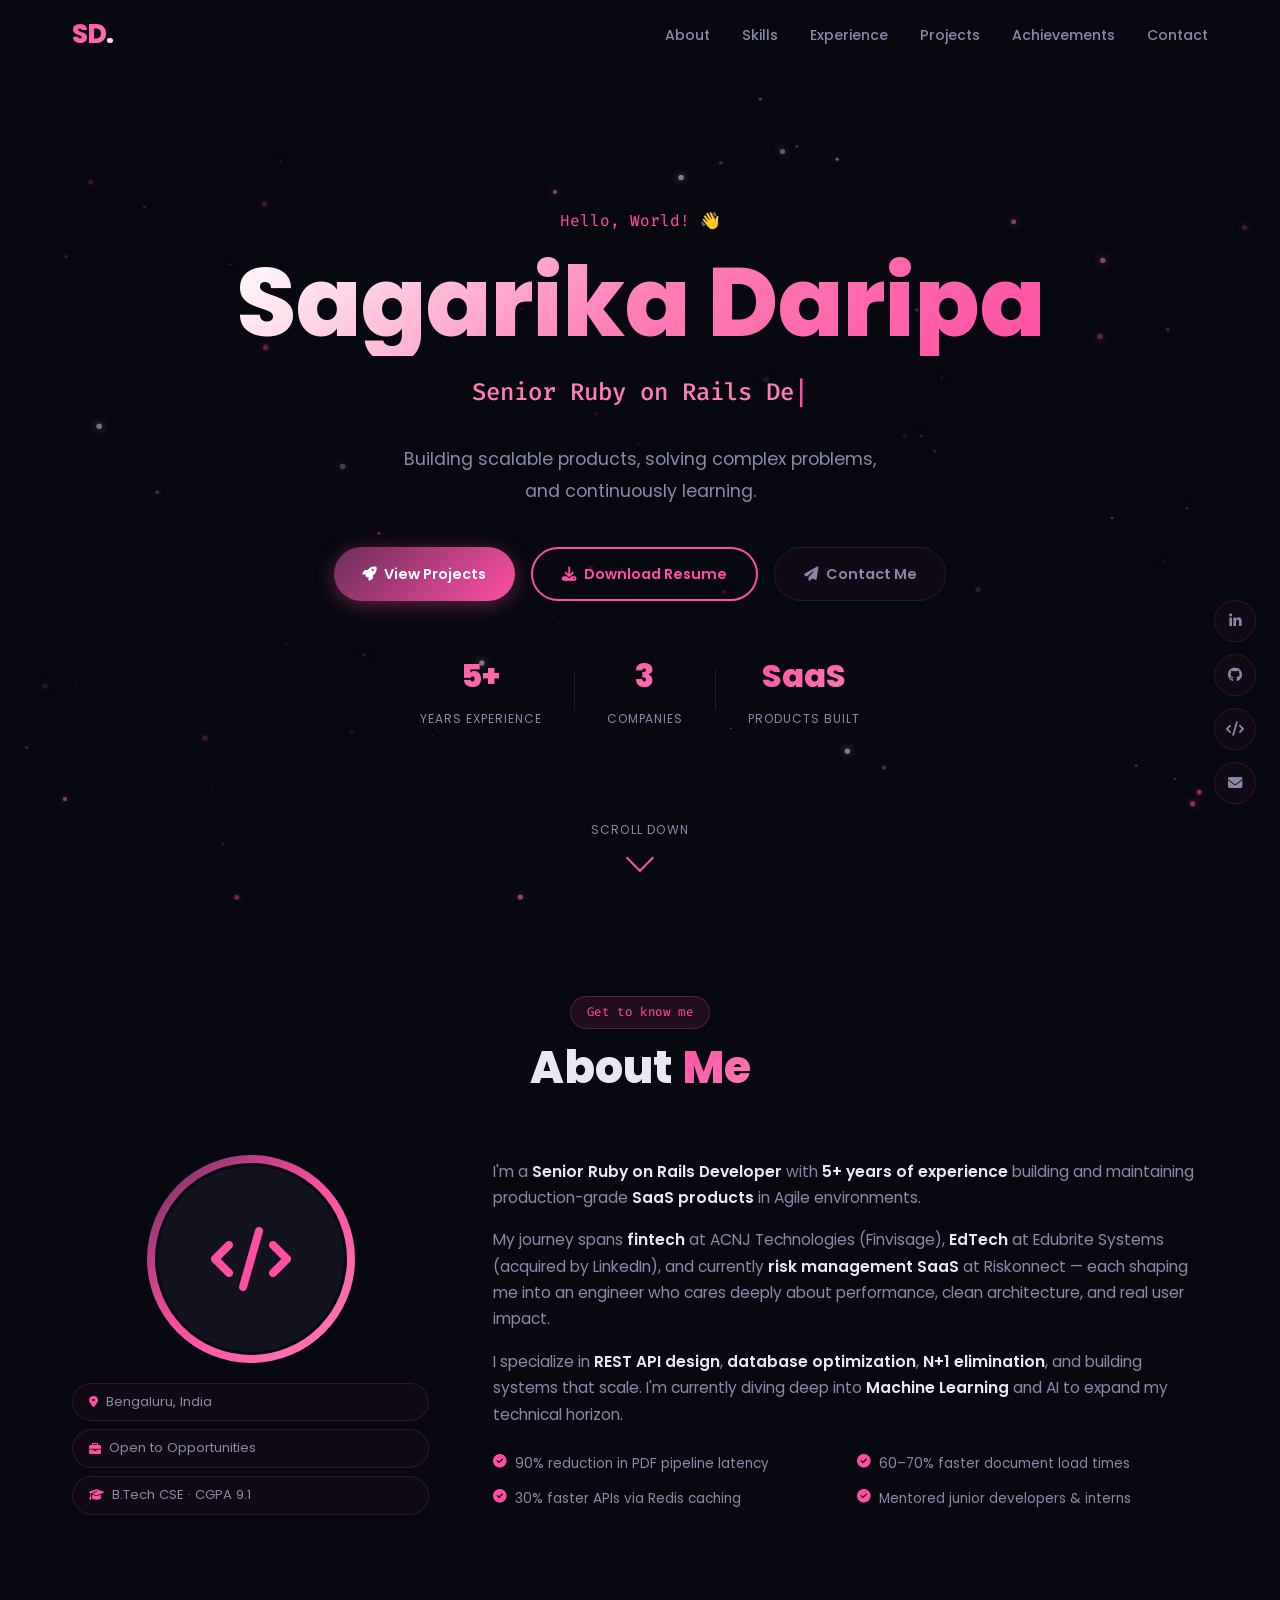
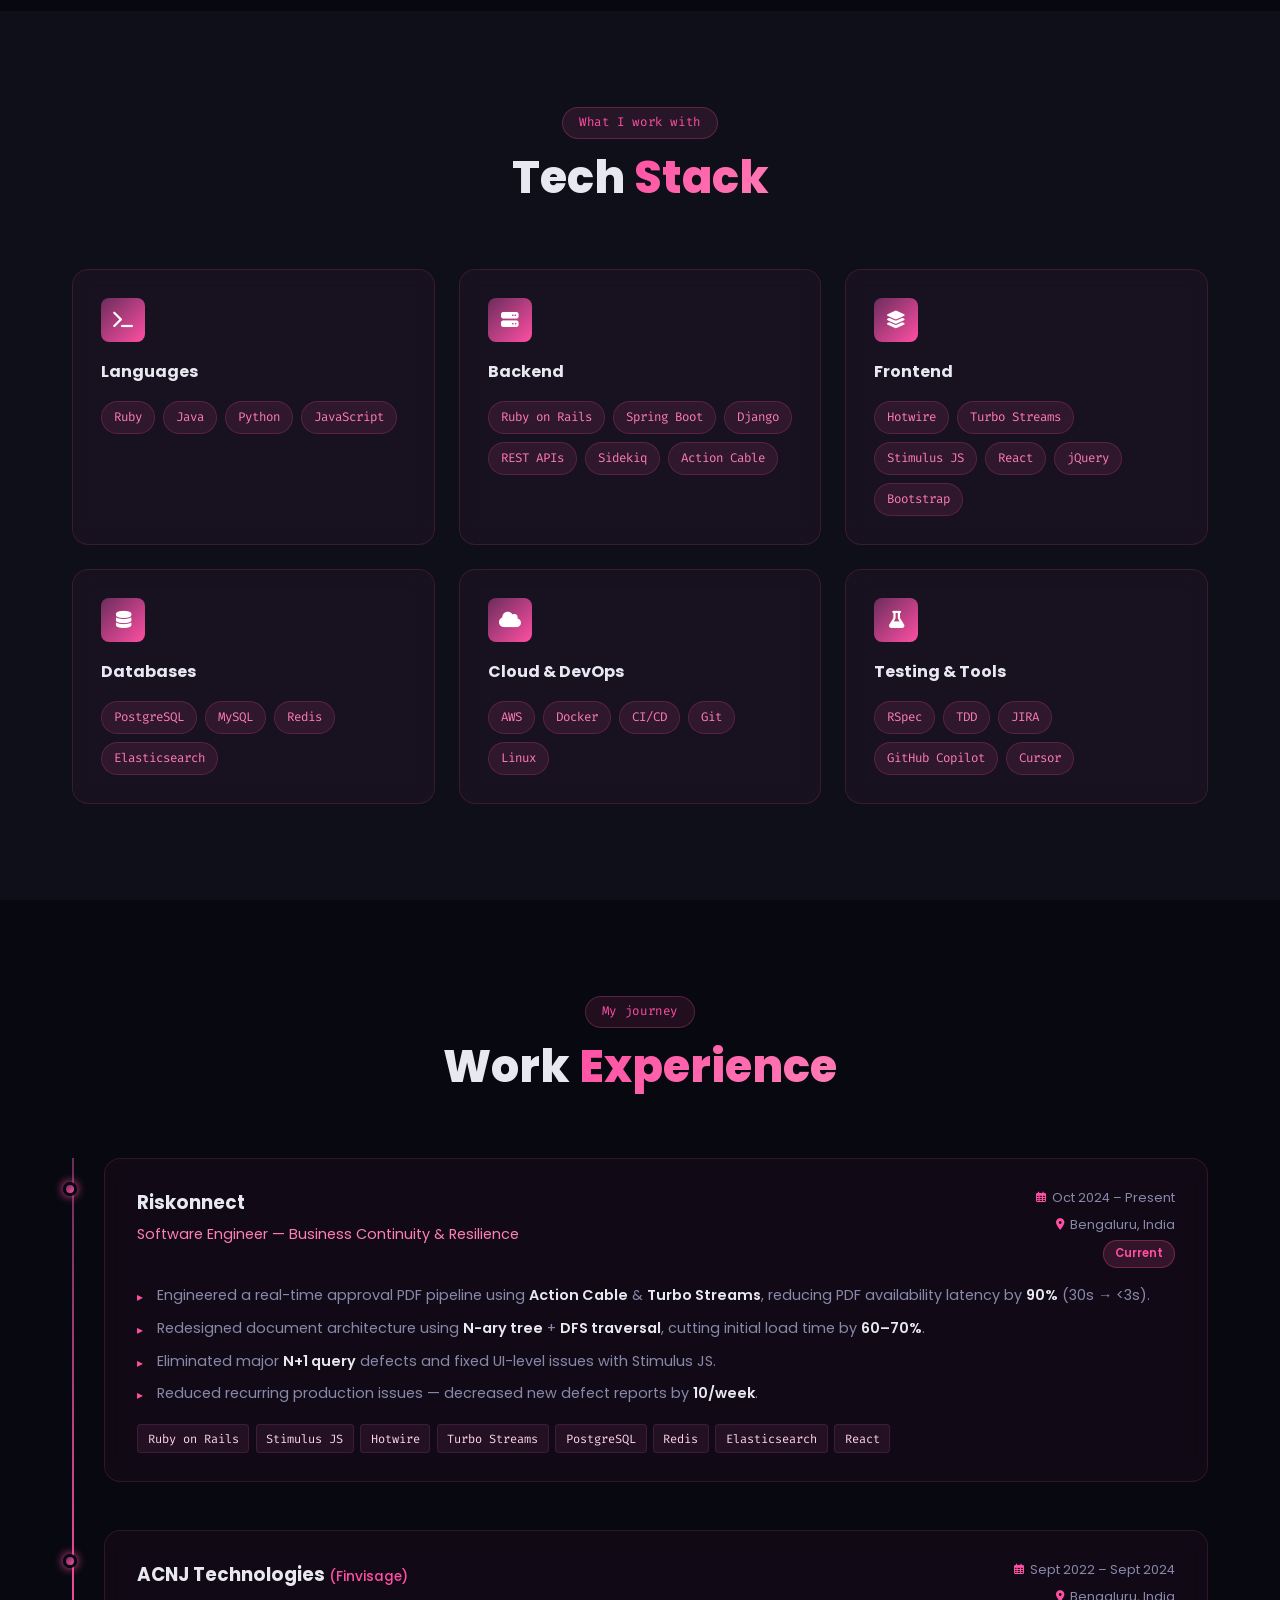
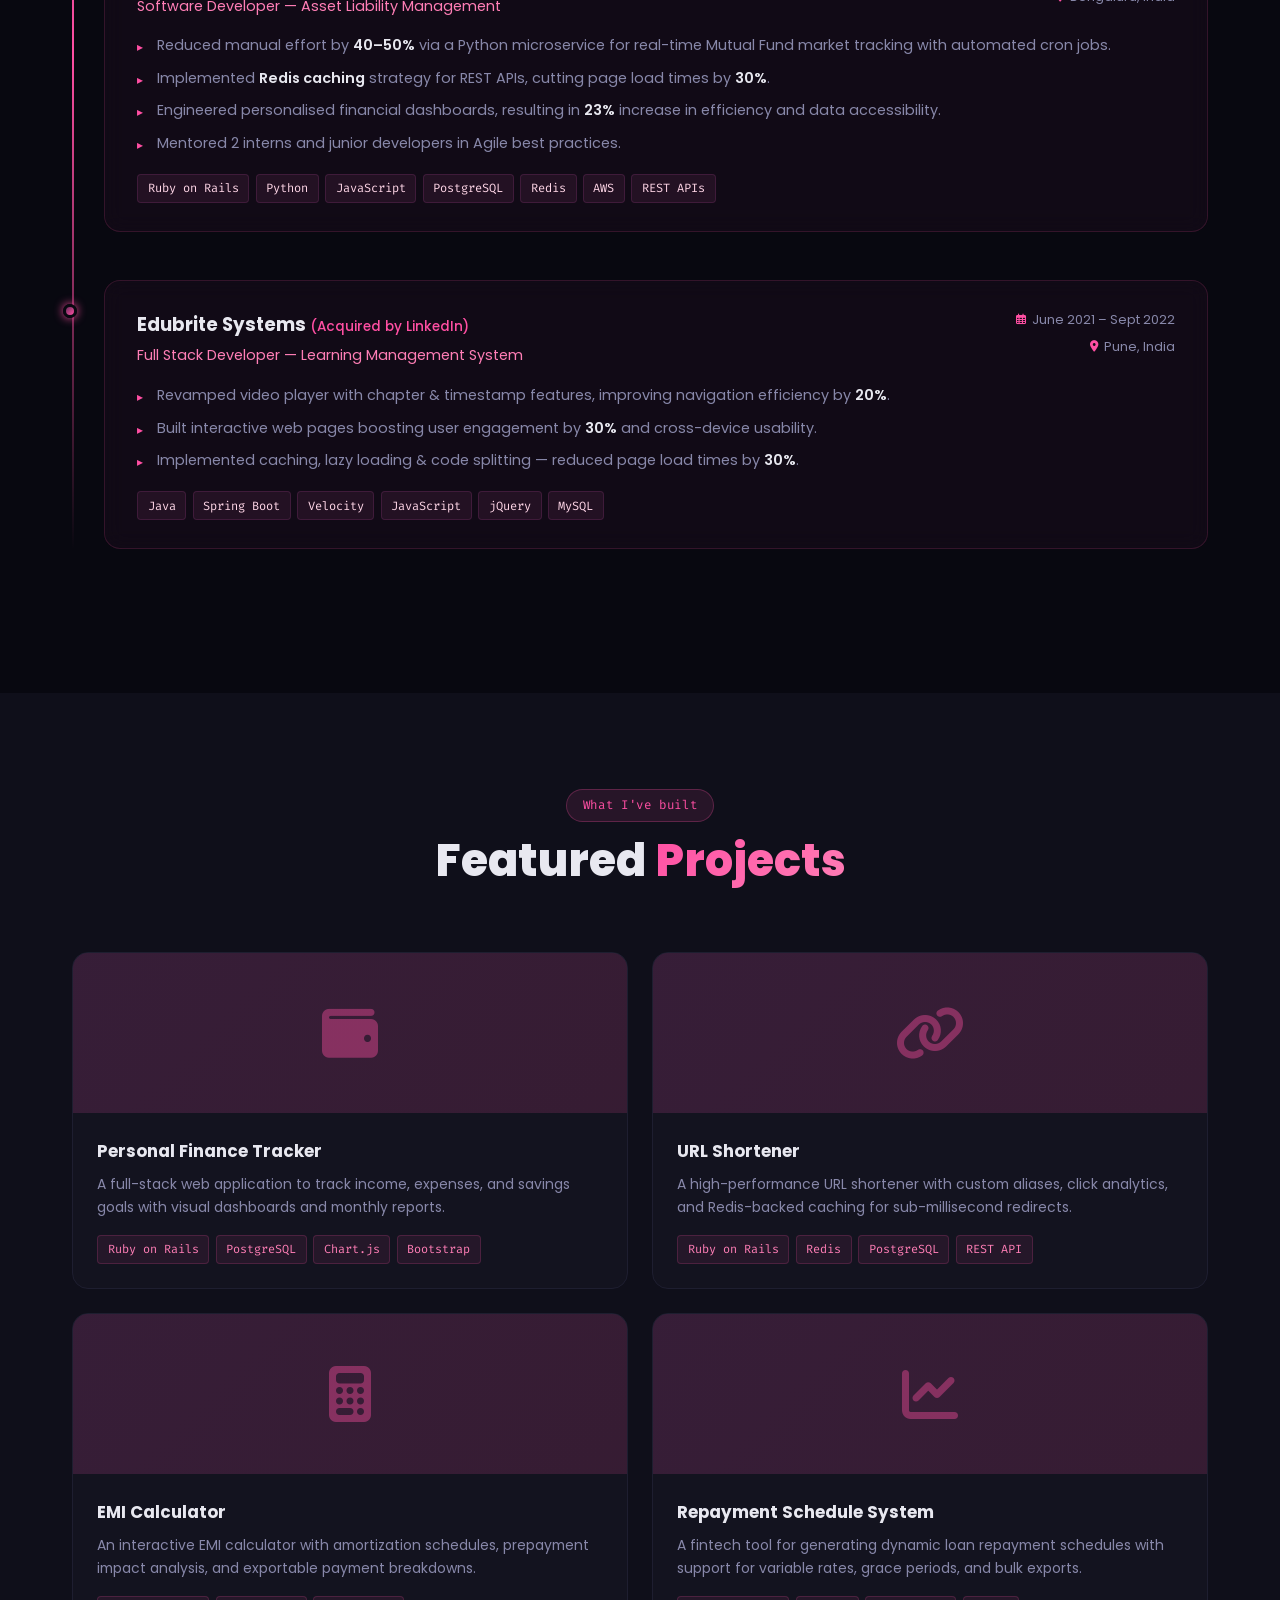
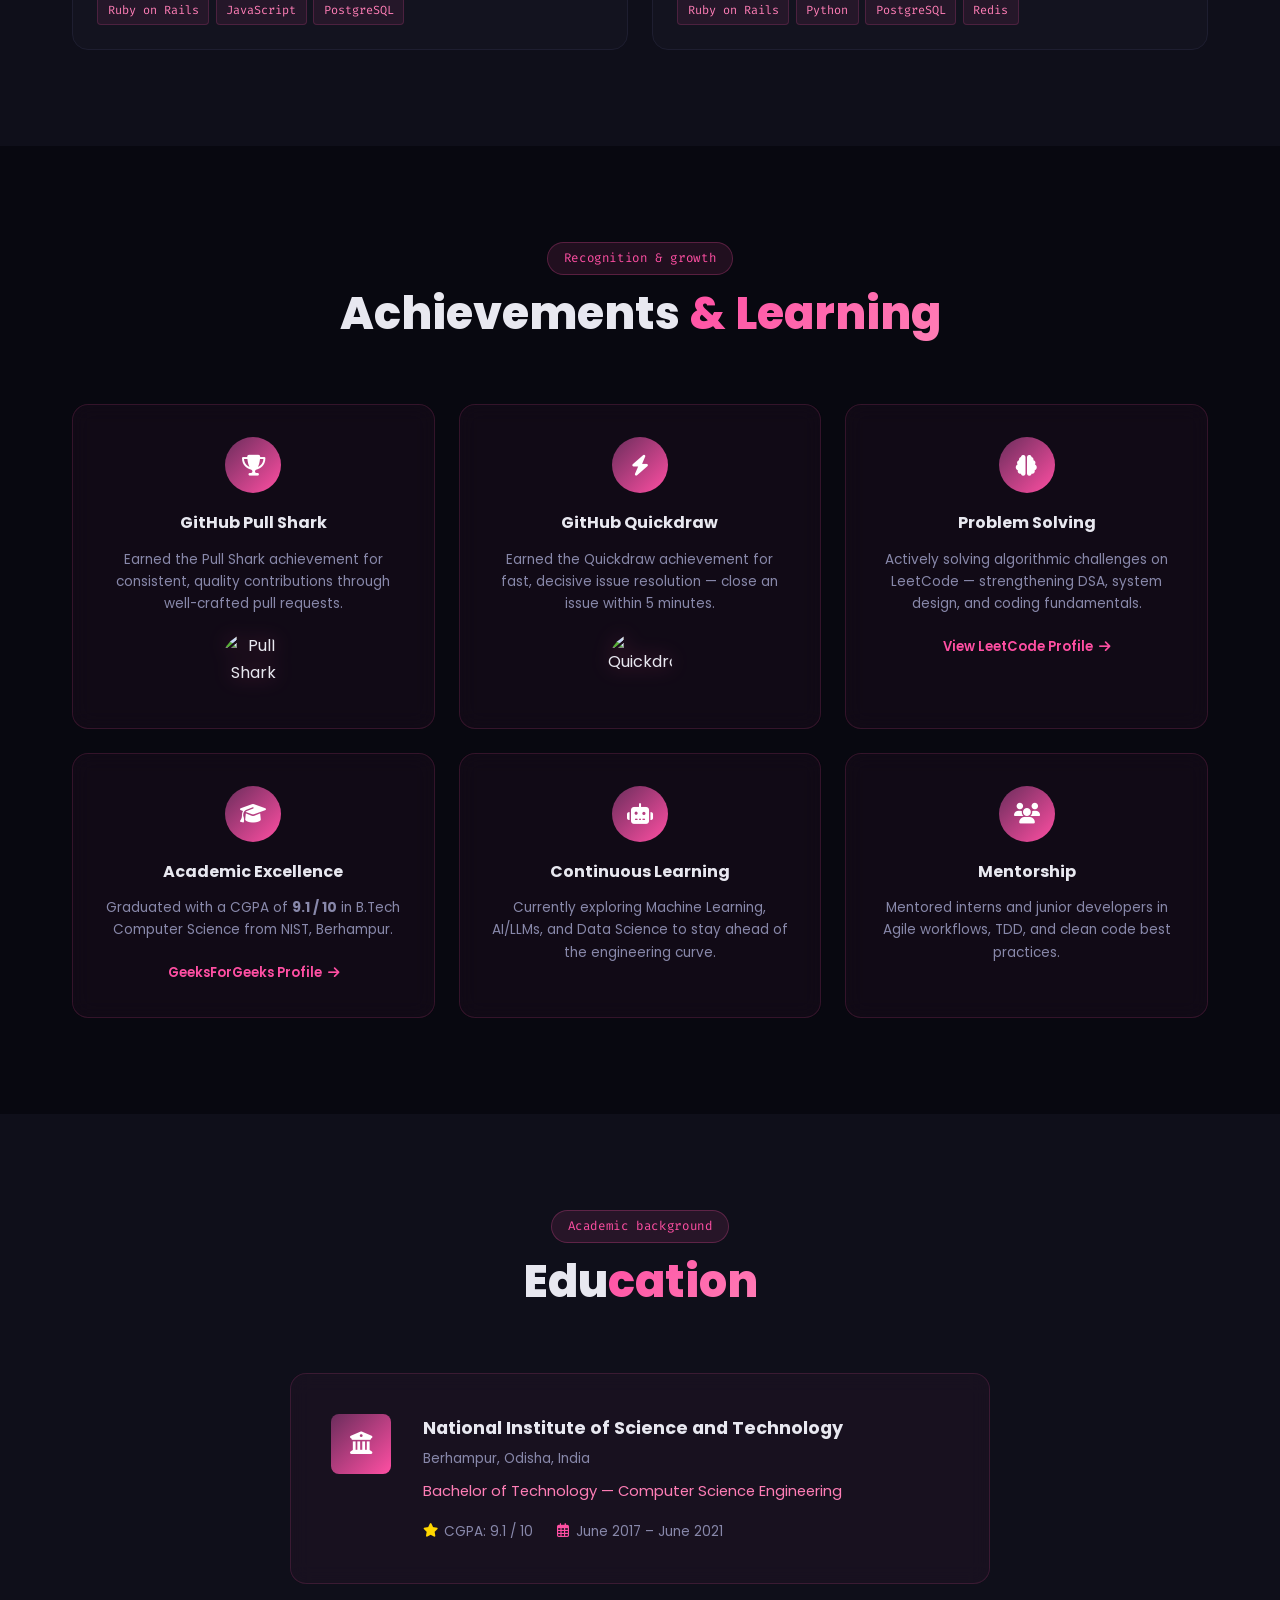
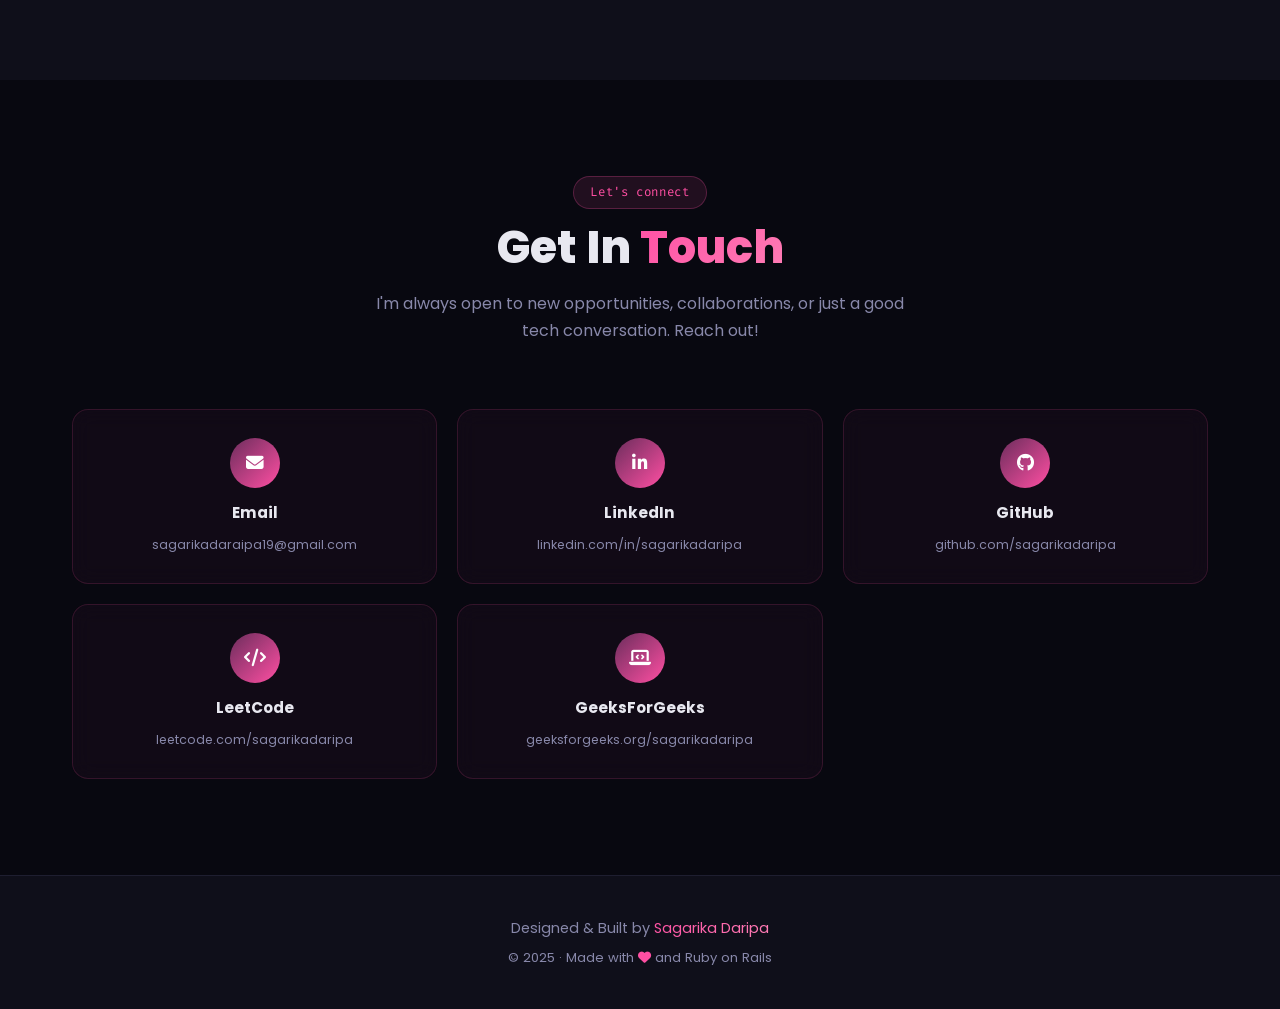
==== index.html @ 663dfb65 "Add premium portfolio website with pink glassmorphism theme - Hero with animated particle canvas and" ====
<!DOCTYPE html>
<html lang="en">
<head>
  <meta charset="UTF-8" />
  <meta name="viewport" content="width=device-width, initial-scale=1.0" />
  <meta name="description" content="Sagarika Daripa — Senior Ruby on Rails Developer & Software Engineer. 5+ years building scalable SaaS products." />
  <meta name="keywords" content="Sagarika Daripa, Software Engineer, Ruby on Rails Developer, Full Stack, Portfolio" />
  <meta property="og:title" content="Sagarika Daripa — Software Engineer" />
  <meta property="og:description" content="Senior Ruby on Rails Developer with 5+ years of experience building scalable SaaS products." />
  <title>Sagarika Daripa — Software Engineer</title>
  <link rel="preconnect" href="https://fonts.googleapis.com" />
  <link rel="preconnect" href="https://fonts.gstatic.com" crossorigin />
  <link href="https://fonts.googleapis.com/css2?family=Poppins:wght@300;400;500;600;700;800&family=Fira+Code:wght@400;500&display=swap" rel="stylesheet" />
  <link rel="stylesheet" href="https://cdnjs.cloudflare.com/ajax/libs/font-awesome/6.5.0/css/all.min.css" />
  <link rel="stylesheet" href="styles.css" />
</head>
<body>

  <!-- ── Scroll Progress Bar ── -->
  <div id="scroll-progress"></div>

  <!-- ── Navigation ── -->
  <nav id="navbar">
    <div class="nav-container">
      <a href="#hero" class="nav-logo">SD<span class="dot">.</span></a>
      <ul class="nav-links" id="nav-links">
        <li><a href="#about">About</a></li>
        <li><a href="#skills">Skills</a></li>
        <li><a href="#experience">Experience</a></li>
        <li><a href="#projects">Projects</a></li>
        <li><a href="#achievements">Achievements</a></li>
        <li><a href="#contact">Contact</a></li>
      </ul>
      <button class="hamburger" id="hamburger" aria-label="Toggle menu">
        <span></span><span></span><span></span>
      </button>
    </div>
  </nav>

  <!-- ── Floating Social Icons ── -->
  <div class="floating-social">
    <a href="https://linkedin.com/in/sagarikadaripa" target="_blank" title="LinkedIn"><i class="fab fa-linkedin-in"></i></a>
    <a href="https://github.com/sagarikadaripa" target="_blank" title="GitHub"><i class="fab fa-github"></i></a>
    <a href="https://leetcode.com/sagarikadaripa/" target="_blank" title="LeetCode"><i class="fas fa-code"></i></a>
    <a href="mailto:sagarikadaraipa19@gmail.com" title="Email"><i class="fas fa-envelope"></i></a>
  </div>

  <!-- ══════════════════════════════
       HERO
  ══════════════════════════════ -->
  <section id="hero">
    <canvas id="particle-canvas"></canvas>
    <div class="hero-content">
      <p class="hero-greeting">Hello, World! 👋</p>
      <h1 class="hero-name">Sagarika Daripa</h1>
      <div class="hero-title">
        <span class="typing-text" id="typing-text"></span><span class="cursor-blink">|</span>
      </div>
      <p class="hero-tagline">Building scalable products, solving complex problems,<br>and continuously learning.</p>
      <div class="hero-cta">
        <a href="#projects" class="btn btn-primary"><i class="fas fa-rocket"></i> View Projects</a>
        <a href="Sagarika_Daripa_Resume_Updated.html" target="_blank" class="btn btn-outline"><i class="fas fa-download"></i> Download Resume</a>
        <a href="#contact" class="btn btn-ghost"><i class="fas fa-paper-plane"></i> Contact Me</a>
      </div>
      <div class="hero-stats">
        <div class="stat"><span class="stat-num">5+</span><span class="stat-label">Years Experience</span></div>
        <div class="stat-divider"></div>
        <div class="stat"><span class="stat-num">3</span><span class="stat-label">Companies</span></div>
        <div class="stat-divider"></div>
        <div class="stat"><span class="stat-num">SaaS</span><span class="stat-label">Products Built</span></div>
      </div>
    </div>
    <div class="hero-scroll-hint">
      <span>Scroll Down</span>
      <div class="scroll-arrow"></div>
    </div>
  </section>

  <!-- ══════════════════════════════
       ABOUT
  ══════════════════════════════ -->
  <section id="about" class="section">
    <div class="container">
      <div class="section-header reveal">
        <span class="section-tag">Get to know me</span>
        <h2 class="section-title">About <span class="highlight">Me</span></h2>
      </div>
      <div class="about-grid">
        <div class="about-visual reveal">
          <div class="about-avatar-wrap">
            <div class="avatar-ring"></div>
            <div class="avatar-placeholder">
              <i class="fas fa-code"></i>
            </div>
          </div>
          <div class="about-badges">
            <div class="badge-chip"><i class="fas fa-map-marker-alt"></i> Bengaluru, India</div>
            <div class="badge-chip"><i class="fas fa-briefcase"></i> Open to Opportunities</div>
            <div class="badge-chip"><i class="fas fa-graduation-cap"></i> B.Tech CSE · CGPA 9.1</div>
          </div>
        </div>
        <div class="about-text reveal">
          <p>
            I'm a <strong>Senior Ruby on Rails Developer</strong> with <strong>5+ years of experience</strong> building and maintaining production-grade <strong>SaaS products</strong> in Agile environments.
          </p>
          <p>
            My journey spans <strong>fintech</strong> at ACNJ Technologies (Finvisage), <strong>EdTech</strong> at Edubrite Systems (acquired by LinkedIn), and currently <strong>risk management SaaS</strong> at Riskonnect — each shaping me into an engineer who cares deeply about performance, clean architecture, and real user impact.
          </p>
          <p>
            I specialize in <strong>REST API design</strong>, <strong>database optimization</strong>, <strong>N+1 elimination</strong>, and building systems that scale. I'm currently diving deep into <strong>Machine Learning</strong> and AI to expand my technical horizon.
          </p>
          <div class="about-highlights">
            <div class="highlight-item"><i class="fas fa-check-circle"></i> 90% reduction in PDF pipeline latency</div>
            <div class="highlight-item"><i class="fas fa-check-circle"></i> 60–70% faster document load times</div>
            <div class="highlight-item"><i class="fas fa-check-circle"></i> 30% faster APIs via Redis caching</div>
            <div class="highlight-item"><i class="fas fa-check-circle"></i> Mentored junior developers & interns</div>
          </div>
        </div>
      </div>
    </div>
  </section>

  <!-- ══════════════════════════════
       SKILLS
  ══════════════════════════════ -->
  <section id="skills" class="section section-alt">
    <div class="container">
      <div class="section-header reveal">
        <span class="section-tag">What I work with</span>
        <h2 class="section-title">Tech <span class="highlight">Stack</span></h2>
      </div>
      <div class="skills-grid">

        <div class="skill-card reveal">
          <div class="skill-card-icon"><i class="fas fa-terminal"></i></div>
          <h3>Languages</h3>
          <div class="skill-tags">
            <span class="tag">Ruby</span>
            <span class="tag">Java</span>
            <span class="tag">Python</span>
            <span class="tag">JavaScript</span>
          </div>
        </div>

        <div class="skill-card reveal">
          <div class="skill-card-icon"><i class="fas fa-server"></i></div>
          <h3>Backend</h3>
          <div class="skill-tags">
            <span class="tag">Ruby on Rails</span>
            <span class="tag">Spring Boot</span>
            <span class="tag">Django</span>
            <span class="tag">REST APIs</span>
            <span class="tag">Sidekiq</span>
            <span class="tag">Action Cable</span>
          </div>
        </div>

        <div class="skill-card reveal">
          <div class="skill-card-icon"><i class="fas fa-layer-group"></i></div>
          <h3>Frontend</h3>
          <div class="skill-tags">
            <span class="tag">Hotwire</span>
            <span class="tag">Turbo Streams</span>
            <span class="tag">Stimulus JS</span>
            <span class="tag">React</span>
            <span class="tag">jQuery</span>
            <span class="tag">Bootstrap</span>
          </div>
        </div>

        <div class="skill-card reveal">
          <div class="skill-card-icon"><i class="fas fa-database"></i></div>
          <h3>Databases</h3>
          <div class="skill-tags">
            <span class="tag">PostgreSQL</span>
            <span class="tag">MySQL</span>
            <span class="tag">Redis</span>
            <span class="tag">Elasticsearch</span>
          </div>
        </div>

        <div class="skill-card reveal">
          <div class="skill-card-icon"><i class="fas fa-cloud"></i></div>
          <h3>Cloud & DevOps</h3>
          <div class="skill-tags">
            <span class="tag">AWS</span>
            <span class="tag">Docker</span>
            <span class="tag">CI/CD</span>
            <span class="tag">Git</span>
            <span class="tag">Linux</span>
          </div>
        </div>

        <div class="skill-card reveal">
          <div class="skill-card-icon"><i class="fas fa-flask"></i></div>
          <h3>Testing & Tools</h3>
          <div class="skill-tags">
            <span class="tag">RSpec</span>
            <span class="tag">TDD</span>
            <span class="tag">JIRA</span>
            <span class="tag">GitHub Copilot</span>
            <span class="tag">Cursor</span>
          </div>
        </div>

      </div>
    </div>
  </section>

  <!-- ══════════════════════════════
       EXPERIENCE
  ══════════════════════════════ -->
  <section id="experience" class="section">
    <div class="container">
      <div class="section-header reveal">
        <span class="section-tag">My journey</span>
        <h2 class="section-title">Work <span class="highlight">Experience</span></h2>
      </div>
      <div class="timeline">

        <!-- Riskonnect -->
        <div class="timeline-item reveal">
          <div class="timeline-dot"></div>
          <div class="timeline-card">
            <div class="timeline-header">
              <div>
                <h3 class="timeline-company">Riskonnect</h3>
                <p class="timeline-role">Software Engineer — Business Continuity & Resilience</p>
              </div>
              <div class="timeline-meta">
                <span class="timeline-date"><i class="far fa-calendar-alt"></i> Oct 2024 – Present</span>
                <span class="timeline-location"><i class="fas fa-map-marker-alt"></i> Bengaluru, India</span>
                <span class="timeline-badge current">Current</span>
              </div>
            </div>
            <ul class="timeline-bullets">
              <li>Engineered a real-time approval PDF pipeline using <strong>Action Cable</strong> & <strong>Turbo Streams</strong>, reducing PDF availability latency by <strong class="highlight-num">90%</strong> (30s → &lt;3s).</li>
              <li>Redesigned document architecture using <strong>N-ary tree</strong> + <strong>DFS traversal</strong>, cutting initial load time by <strong class="highlight-num">60–70%</strong>.</li>
              <li>Eliminated major <strong>N+1 query</strong> defects and fixed UI-level issues with Stimulus JS.</li>
              <li>Reduced recurring production issues — decreased new defect reports by <strong class="highlight-num">10/week</strong>.</li>
            </ul>
            <div class="timeline-stack">
              <span>Ruby on Rails</span><span>Stimulus JS</span><span>Hotwire</span><span>Turbo Streams</span><span>PostgreSQL</span><span>Redis</span><span>Elasticsearch</span><span>React</span>
            </div>
          </div>
        </div>

        <!-- ACNJ / Finvisage -->
        <div class="timeline-item reveal">
          <div class="timeline-dot"></div>
          <div class="timeline-card">
            <div class="timeline-header">
              <div>
                <h3 class="timeline-company">ACNJ Technologies <span class="company-sub">(Finvisage)</span></h3>
                <p class="timeline-role">Software Developer — Asset Liability Management</p>
              </div>
              <div class="timeline-meta">
                <span class="timeline-date"><i class="far fa-calendar-alt"></i> Sept 2022 – Sept 2024</span>
                <span class="timeline-location"><i class="fas fa-map-marker-alt"></i> Bengaluru, India</span>
              </div>
            </div>
            <ul class="timeline-bullets">
              <li>Reduced manual effort by <strong class="highlight-num">40–50%</strong> via a Python microservice for real-time Mutual Fund market tracking with automated cron jobs.</li>
              <li>Implemented <strong>Redis caching</strong> strategy for REST APIs, cutting page load times by <strong class="highlight-num">30%</strong>.</li>
              <li>Engineered personalised financial dashboards, resulting in <strong class="highlight-num">23%</strong> increase in efficiency and data accessibility.</li>
              <li>Mentored 2 interns and junior developers in Agile best practices.</li>
            </ul>
            <div class="timeline-stack">
              <span>Ruby on Rails</span><span>Python</span><span>JavaScript</span><span>PostgreSQL</span><span>Redis</span><span>AWS</span><span>REST APIs</span>
            </div>
          </div>
        </div>

        <!-- Edubrite -->
        <div class="timeline-item reveal">
          <div class="timeline-dot"></div>
          <div class="timeline-card">
            <div class="timeline-header">
              <div>
                <h3 class="timeline-company">Edubrite Systems <span class="company-sub">(Acquired by LinkedIn)</span></h3>
                <p class="timeline-role">Full Stack Developer — Learning Management System</p>
              </div>
              <div class="timeline-meta">
                <span class="timeline-date"><i class="far fa-calendar-alt"></i> June 2021 – Sept 2022</span>
                <span class="timeline-location"><i class="fas fa-map-marker-alt"></i> Pune, India</span>
              </div>
            </div>
            <ul class="timeline-bullets">
              <li>Revamped video player with chapter & timestamp features, improving navigation efficiency by <strong class="highlight-num">20%</strong>.</li>
              <li>Built interactive web pages boosting user engagement by <strong class="highlight-num">30%</strong> and cross-device usability.</li>
              <li>Implemented caching, lazy loading & code splitting — reduced page load times by <strong class="highlight-num">30%</strong>.</li>
            </ul>
            <div class="timeline-stack">
              <span>Java</span><span>Spring Boot</span><span>Velocity</span><span>JavaScript</span><span>jQuery</span><span>MySQL</span>
            </div>
          </div>
        </div>

      </div>
    </div>
  </section>

  <!-- ══════════════════════════════
       PROJECTS
  ══════════════════════════════ -->
  <section id="projects" class="section section-alt">
    <div class="container">
      <div class="section-header reveal">
        <span class="section-tag">What I've built</span>
        <h2 class="section-title">Featured <span class="highlight">Projects</span></h2>
      </div>
      <div class="projects-grid">

        <div class="project-card reveal">
          <div class="project-image">
            <div class="project-img-placeholder">
              <i class="fas fa-wallet"></i>
            </div>
            <div class="project-overlay">
              <a href="https://github.com/sagarikadaripa" target="_blank" class="overlay-btn"><i class="fab fa-github"></i> Code</a>
            </div>
          </div>
          <div class="project-content">
            <h3>Personal Finance Tracker</h3>
            <p>A full-stack web application to track income, expenses, and savings goals with visual dashboards and monthly reports.</p>
            <div class="project-stack">
              <span>Ruby on Rails</span><span>PostgreSQL</span><span>Chart.js</span><span>Bootstrap</span>
            </div>
          </div>
        </div>

        <div class="project-card reveal">
          <div class="project-image">
            <div class="project-img-placeholder">
              <i class="fas fa-link"></i>
            </div>
            <div class="project-overlay">
              <a href="https://github.com/sagarikadaripa" target="_blank" class="overlay-btn"><i class="fab fa-github"></i> Code</a>
            </div>
          </div>
          <div class="project-content">
            <h3>URL Shortener</h3>
            <p>A high-performance URL shortener with custom aliases, click analytics, and Redis-backed caching for sub-millisecond redirects.</p>
            <div class="project-stack">
              <span>Ruby on Rails</span><span>Redis</span><span>PostgreSQL</span><span>REST API</span>
            </div>
          </div>
        </div>

        <div class="project-card reveal">
          <div class="project-image">
            <div class="project-img-placeholder">
              <i class="fas fa-calculator"></i>
            </div>
            <div class="project-overlay">
              <a href="https://github.com/sagarikadaripa" target="_blank" class="overlay-btn"><i class="fab fa-github"></i> Code</a>
            </div>
          </div>
          <div class="project-content">
            <h3>EMI Calculator</h3>
            <p>An interactive EMI calculator with amortization schedules, prepayment impact analysis, and exportable payment breakdowns.</p>
            <div class="project-stack">
              <span>Ruby on Rails</span><span>JavaScript</span><span>PostgreSQL</span>
            </div>
          </div>
        </div>

        <div class="project-card reveal">
          <div class="project-image">
            <div class="project-img-placeholder">
              <i class="fas fa-chart-line"></i>
            </div>
            <div class="project-overlay">
              <a href="https://github.com/sagarikadaripa" target="_blank" class="overlay-btn"><i class="fab fa-github"></i> Code</a>
            </div>
          </div>
          <div class="project-content">
            <h3>Repayment Schedule System</h3>
            <p>A fintech tool for generating dynamic loan repayment schedules with support for variable rates, grace periods, and bulk exports.</p>
            <div class="project-stack">
              <span>Ruby on Rails</span><span>Python</span><span>PostgreSQL</span><span>Redis</span>
            </div>
          </div>
        </div>

      </div>
    </div>
  </section>

  <!-- ══════════════════════════════
       ACHIEVEMENTS
  ══════════════════════════════ -->
  <section id="achievements" class="section">
    <div class="container">
      <div class="section-header reveal">
        <span class="section-tag">Recognition & growth</span>
        <h2 class="section-title">Achievements <span class="highlight">&amp; Learning</span></h2>
      </div>
      <div class="achievements-grid">

        <div class="achievement-card reveal">
          <div class="achievement-icon"><i class="fas fa-trophy"></i></div>
          <h3>GitHub Pull Shark</h3>
          <p>Earned the Pull Shark achievement for consistent, quality contributions through well-crafted pull requests.</p>
          <img src="https://github.githubassets.com/images/modules/profile/achievements/pull-shark-default.png" alt="Pull Shark" class="achievement-badge-img" />
        </div>

        <div class="achievement-card reveal">
          <div class="achievement-icon"><i class="fas fa-bolt"></i></div>
          <h3>GitHub Quickdraw</h3>
          <p>Earned the Quickdraw achievement for fast, decisive issue resolution — close an issue within 5 minutes.</p>
          <img src="https://github.githubassets.com/images/modules/profile/achievements/quickdraw-default.png" alt="Quickdraw" class="achievement-badge-img" />
        </div>

        <div class="achievement-card reveal">
          <div class="achievement-icon"><i class="fas fa-brain"></i></div>
          <h3>Problem Solving</h3>
          <p>Actively solving algorithmic challenges on LeetCode — strengthening DSA, system design, and coding fundamentals.</p>
          <a href="https://leetcode.com/sagarikadaripa/" target="_blank" class="achievement-link">View LeetCode Profile <i class="fas fa-arrow-right"></i></a>
        </div>

        <div class="achievement-card reveal">
          <div class="achievement-icon"><i class="fas fa-graduation-cap"></i></div>
          <h3>Academic Excellence</h3>
          <p>Graduated with a CGPA of <strong>9.1 / 10</strong> in B.Tech Computer Science from NIST, Berhampur.</p>
          <a href="https://www.geeksforgeeks.org/user/sagarikadaripa/" target="_blank" class="achievement-link">GeeksForGeeks Profile <i class="fas fa-arrow-right"></i></a>
        </div>

        <div class="achievement-card reveal">
          <div class="achievement-icon"><i class="fas fa-robot"></i></div>
          <h3>Continuous Learning</h3>
          <p>Currently exploring Machine Learning, AI/LLMs, and Data Science to stay ahead of the engineering curve.</p>
        </div>

        <div class="achievement-card reveal">
          <div class="achievement-icon"><i class="fas fa-users"></i></div>
          <h3>Mentorship</h3>
          <p>Mentored interns and junior developers in Agile workflows, TDD, and clean code best practices.</p>
        </div>

      </div>
    </div>
  </section>

  <!-- ══════════════════════════════
       EDUCATION
  ══════════════════════════════ -->
  <section id="education" class="section section-alt">
    <div class="container">
      <div class="section-header reveal">
        <span class="section-tag">Academic background</span>
        <h2 class="section-title">Edu<span class="highlight">cation</span></h2>
      </div>
      <div class="edu-card reveal">
        <div class="edu-icon"><i class="fas fa-university"></i></div>
        <div class="edu-content">
          <h3>National Institute of Science and Technology</h3>
          <p class="edu-sub">Berhampur, Odisha, India</p>
          <p class="edu-degree">Bachelor of Technology — Computer Science Engineering</p>
          <div class="edu-meta">
            <span class="edu-cgpa"><i class="fas fa-star"></i> CGPA: 9.1 / 10</span>
            <span class="edu-years"><i class="far fa-calendar-alt"></i> June 2017 – June 2021</span>
          </div>
        </div>
      </div>
    </div>
  </section>

  <!-- ══════════════════════════════
       CONTACT
  ══════════════════════════════ -->
  <section id="contact" class="section">
    <div class="container">
      <div class="section-header reveal">
        <span class="section-tag">Let's connect</span>
        <h2 class="section-title">Get In <span class="highlight">Touch</span></h2>
        <p class="section-subtitle">I'm always open to new opportunities, collaborations, or just a good tech conversation. Reach out!</p>
      </div>
      <div class="contact-grid">
        <a href="mailto:sagarikadaraipa19@gmail.com" class="contact-card reveal">
          <div class="contact-icon"><i class="fas fa-envelope"></i></div>
          <h3>Email</h3>
          <p>sagarikadaraipa19@gmail.com</p>
        </a>
        <a href="https://linkedin.com/in/sagarikadaripa" target="_blank" class="contact-card reveal">
          <div class="contact-icon"><i class="fab fa-linkedin-in"></i></div>
          <h3>LinkedIn</h3>
          <p>linkedin.com/in/sagarikadaripa</p>
        </a>
        <a href="https://github.com/sagarikadaripa" target="_blank" class="contact-card reveal">
          <div class="contact-icon"><i class="fab fa-github"></i></div>
          <h3>GitHub</h3>
          <p>github.com/sagarikadaripa</p>
        </a>
        <a href="https://leetcode.com/sagarikadaripa/" target="_blank" class="contact-card reveal">
          <div class="contact-icon"><i class="fas fa-code"></i></div>
          <h3>LeetCode</h3>
          <p>leetcode.com/sagarikadaripa</p>
        </a>
        <a href="https://www.geeksforgeeks.org/user/sagarikadaripa/" target="_blank" class="contact-card reveal">
          <div class="contact-icon"><i class="fas fa-laptop-code"></i></div>
          <h3>GeeksForGeeks</h3>
          <p>geeksforgeeks.org/sagarikadaripa</p>
        </a>
      </div>
    </div>
  </section>

  <!-- ── Footer ── -->
  <footer>
    <div class="container">
      <p>Designed & Built by <span class="highlight">Sagarika Daripa</span></p>
      <p class="footer-sub">© 2025 · Made with <i class="fas fa-heart" style="color: var(--pink)"></i> and Ruby on Rails</p>
    </div>
  </footer>

  <!-- ── Back to Top ── -->
  <button id="back-to-top" aria-label="Back to top"><i class="fas fa-chevron-up"></i></button>

  <script src="script.js"></script>
</body>
</html>
---- styles.css ----
/* ═══════════════════════════════════════════════
   VARIABLES & RESET
═══════════════════════════════════════════════ */
:root {
  --pink:       #FF4FA3;
  --rose:       #FF7EB6;
  --blush:      #FFD6E7;
  --plum:       #6B2D5C;
  --dark:       #080810;
  --dark-2:     #0f0f1a;
  --dark-card:  #13131f;
  --dark-border:#1e1e30;
  --text:       #e8e8f0;
  --text-muted: #8888aa;
  --glass-bg:   rgba(255, 79, 163, 0.04);
  --glass-border: rgba(255, 79, 163, 0.15);
  --glow:       0 0 30px rgba(255, 79, 163, 0.25);
  --glow-strong:0 0 60px rgba(255, 79, 163, 0.4);
  --font:       'Poppins', sans-serif;
  --mono:       'Fira Code', monospace;
  --radius:     16px;
  --radius-sm:  8px;
  --transition: 0.3s cubic-bezier(0.4, 0, 0.2, 1);
  --nav-h:      70px;
}

*, *::before, *::after { box-sizing: border-box; margin: 0; padding: 0; }

html { scroll-behavior: smooth; }

body {
  font-family: var(--font);
  background: var(--dark);
  color: var(--text);
  line-height: 1.7;
  overflow-x: hidden;
}

a { text-decoration: none; color: inherit; }
ul { list-style: none; }
img { max-width: 100%; display: block; }

/* ═══════════════════════════════════════════════
   SCROLL PROGRESS
═══════════════════════════════════════════════ */
#scroll-progress {
  position: fixed;
  top: 0; left: 0;
  height: 3px;
  width: 0%;
  background: linear-gradient(90deg, var(--plum), var(--pink), var(--rose));
  z-index: 9999;
  transition: width 0.1s linear;
  box-shadow: 0 0 10px var(--pink);
}

/* ═══════════════════════════════════════════════
   NAVBAR
═══════════════════════════════════════════════ */
#navbar {
  position: fixed;
  top: 0; left: 0; right: 0;
  height: var(--nav-h);
  z-index: 1000;
  transition: background var(--transition), box-shadow var(--transition);
}

#navbar.scrolled {
  background: rgba(8, 8, 16, 0.92);
  backdrop-filter: blur(20px);
  -webkit-backdrop-filter: blur(20px);
  box-shadow: 0 1px 0 var(--glass-border);
}

.nav-container {
  max-width: 1200px;
  margin: 0 auto;
  padding: 0 2rem;
  height: 100%;
  display: flex;
  align-items: center;
  justify-content: space-between;
}

.nav-logo {
  font-size: 1.6rem;
  font-weight: 800;
  background: linear-gradient(135deg, var(--pink), var(--rose));
  -webkit-background-clip: text;
  -webkit-text-fill-color: transparent;
  background-clip: text;
  letter-spacing: -0.5px;
}

.nav-logo .dot { color: var(--blush); -webkit-text-fill-color: var(--blush); }

.nav-links {
  display: flex;
  gap: 2rem;
  align-items: center;
}

.nav-links a {
  font-size: 0.88rem;
  font-weight: 500;
  color: var(--text-muted);
  transition: color var(--transition);
  position: relative;
}

.nav-links a::after {
  content: '';
  position: absolute;
  bottom: -4px; left: 0;
  width: 0; height: 2px;
  background: var(--pink);
  transition: width var(--transition);
  border-radius: 2px;
}

.nav-links a:hover,
.nav-links a.active {
  color: var(--pink);
}

.nav-links a:hover::after,
.nav-links a.active::after { width: 100%; }

.hamburger {
  display: none;
  flex-direction: column;
  gap: 5px;
  background: none;
  border: none;
  cursor: pointer;
  padding: 4px;
}

.hamburger span {
  display: block;
  width: 24px; height: 2px;
  background: var(--text);
  border-radius: 2px;
  transition: var(--transition);
}

/* ═══════════════════════════════════════════════
   FLOATING SOCIAL
═══════════════════════════════════════════════ */
.floating-social {
  position: fixed;
  right: 1.5rem;
  bottom: 6rem;
  display: flex;
  flex-direction: column;
  gap: 0.75rem;
  z-index: 900;
}

.floating-social a {
  width: 42px; height: 42px;
  background: var(--glass-bg);
  border: 1px solid var(--glass-border);
  border-radius: 50%;
  display: flex;
  align-items: center;
  justify-content: center;
  color: var(--text-muted);
  font-size: 0.9rem;
  backdrop-filter: blur(10px);
  transition: var(--transition);
}

.floating-social a:hover {
  background: var(--pink);
  border-color: var(--pink);
  color: white;
  transform: translateX(-4px);
  box-shadow: var(--glow);
}

/* ═══════════════════════════════════════════════
   BACK TO TOP
═══════════════════════════════════════════════ */
#back-to-top {
  position: fixed;
  bottom: 2rem;
  right: 1.5rem;
  width: 42px; height: 42px;
  background: linear-gradient(135deg, var(--plum), var(--pink));
  border: none;
  border-radius: 50%;
  color: white;
  font-size: 0.9rem;
  cursor: pointer;
  opacity: 0;
  pointer-events: none;
  transition: var(--transition);
  z-index: 900;
  box-shadow: var(--glow);
}

#back-to-top.visible {
  opacity: 1;
  pointer-events: all;
}

#back-to-top:hover { transform: translateY(-3px); box-shadow: var(--glow-strong); }

/* ═══════════════════════════════════════════════
   CONTAINER & SECTIONS
═══════════════════════════════════════════════ */
.container {
  max-width: 1200px;
  margin: 0 auto;
  padding: 0 2rem;
}

.section { padding: 6rem 0; }
.section-alt { background: var(--dark-2); }

.section-header {
  text-align: center;
  margin-bottom: 4rem;
}

.section-tag {
  display: inline-block;
  font-family: var(--mono);
  font-size: 0.78rem;
  color: var(--pink);
  background: rgba(255, 79, 163, 0.1);
  border: 1px solid rgba(255, 79, 163, 0.25);
  padding: 0.3rem 1rem;
  border-radius: 100px;
  margin-bottom: 0.75rem;
  letter-spacing: 0.05em;
}

.section-title {
  font-size: clamp(2rem, 4vw, 2.8rem);
  font-weight: 800;
  line-height: 1.2;
  color: var(--text);
}

.section-subtitle {
  margin-top: 1rem;
  color: var(--text-muted);
  font-size: 1rem;
  max-width: 560px;
  margin-left: auto;
  margin-right: auto;
}

.highlight {
  background: linear-gradient(135deg, var(--pink), var(--rose));
  -webkit-background-clip: text;
  -webkit-text-fill-color: transparent;
  background-clip: text;
}

/* ═══════════════════════════════════════════════
   HERO
═══════════════════════════════════════════════ */
#hero {
  position: relative;
  min-height: 100vh;
  display: flex;
  align-items: center;
  justify-content: center;
  overflow: hidden;
  padding: var(--nav-h) 2rem 2rem;
}

#particle-canvas {
  position: absolute;
  inset: 0;
  z-index: 0;
}

.hero-content {
  position: relative;
  z-index: 1;
  text-align: center;
  max-width: 900px;
}

.hero-greeting {
  font-family: var(--mono);
  font-size: 1rem;
  color: var(--pink);
  margin-bottom: 1rem;
  opacity: 0;
  animation: fadeUp 0.6s 0.2s forwards;
}

.hero-name {
  font-size: clamp(3rem, 8vw, 6rem);
  font-weight: 800;
  line-height: 1.1;
  background: linear-gradient(135deg, #ffffff 0%, var(--rose) 50%, var(--pink) 100%);
  -webkit-background-clip: text;
  -webkit-text-fill-color: transparent;
  background-clip: text;
  margin-bottom: 1rem;
  opacity: 0;
  animation: fadeUp 0.6s 0.4s forwards;
}

.hero-title {
  font-size: clamp(1.1rem, 2.5vw, 1.5rem);
  font-weight: 500;
  color: var(--rose);
  min-height: 2em;
  margin-bottom: 1.5rem;
  font-family: var(--mono);
  opacity: 0;
  animation: fadeUp 0.6s 0.6s forwards;
}

.cursor-blink {
  animation: blink 1s infinite;
  color: var(--pink);
}

@keyframes blink { 0%, 100% { opacity: 1; } 50% { opacity: 0; } }

.hero-tagline {
  font-size: 1.1rem;
  color: var(--text-muted);
  max-width: 600px;
  margin: 0 auto 2.5rem;
  line-height: 1.8;
  opacity: 0;
  animation: fadeUp 0.6s 0.8s forwards;
}

.hero-cta {
  display: flex;
  gap: 1rem;
  justify-content: center;
  flex-wrap: wrap;
  margin-bottom: 3rem;
  opacity: 0;
  animation: fadeUp 0.6s 1s forwards;
}

.btn {
  display: inline-flex;
  align-items: center;
  gap: 0.5rem;
  padding: 0.8rem 1.8rem;
  border-radius: 100px;
  font-size: 0.9rem;
  font-weight: 600;
  transition: var(--transition);
  cursor: pointer;
  border: none;
  font-family: var(--font);
}

.btn-primary {
  background: linear-gradient(135deg, var(--plum), var(--pink));
  color: white;
  box-shadow: 0 4px 20px rgba(255, 79, 163, 0.35);
}

.btn-primary:hover {
  transform: translateY(-2px);
  box-shadow: 0 8px 30px rgba(255, 79, 163, 0.5);
}

.btn-outline {
  background: transparent;
  color: var(--pink);
  border: 2px solid var(--pink);
}

.btn-outline:hover {
  background: rgba(255, 79, 163, 0.1);
  transform: translateY(-2px);
}

.btn-ghost {
  background: var(--glass-bg);
  color: var(--text-muted);
  border: 1px solid var(--dark-border);
  backdrop-filter: blur(10px);
}

.btn-ghost:hover {
  color: var(--text);
  border-color: var(--glass-border);
  transform: translateY(-2px);
}

.hero-stats {
  display: flex;
  gap: 2rem;
  justify-content: center;
  align-items: center;
  opacity: 0;
  animation: fadeUp 0.6s 1.2s forwards;
}

.stat { text-align: center; }

.stat-num {
  display: block;
  font-size: 2rem;
  font-weight: 800;
  background: linear-gradient(135deg, var(--pink), var(--rose));
  -webkit-background-clip: text;
  -webkit-text-fill-color: transparent;
  background-clip: text;
}

.stat-label {
  font-size: 0.75rem;
  color: var(--text-muted);
  text-transform: uppercase;
  letter-spacing: 0.08em;
}

.stat-divider {
  width: 1px;
  height: 40px;
  background: var(--dark-border);
}

.hero-scroll-hint {
  position: absolute;
  bottom: 2rem;
  left: 50%;
  transform: translateX(-50%);
  display: flex;
  flex-direction: column;
  align-items: center;
  gap: 0.5rem;
  color: var(--text-muted);
  font-size: 0.75rem;
  letter-spacing: 0.1em;
  text-transform: uppercase;
  animation: fadeIn 1s 2s both;
}

.scroll-arrow {
  width: 20px; height: 20px;
  border-right: 2px solid var(--pink);
  border-bottom: 2px solid var(--pink);
  transform: rotate(45deg);
  animation: bounce 1.5s infinite;
}

@keyframes bounce {
  0%, 100% { transform: rotate(45deg) translateY(0); }
  50% { transform: rotate(45deg) translateY(6px); }
}

/* ═══════════════════════════════════════════════
   ABOUT
═══════════════════════════════════════════════ */
.about-grid {
  display: grid;
  grid-template-columns: 1fr 2fr;
  gap: 4rem;
  align-items: start;
}

.about-visual {
  display: flex;
  flex-direction: column;
  align-items: center;
  gap: 1.5rem;
}

.about-avatar-wrap {
  position: relative;
  width: 200px; height: 200px;
}

.avatar-ring {
  position: absolute;
  inset: -4px;
  border-radius: 50%;
  background: linear-gradient(135deg, var(--plum), var(--pink), var(--rose));
  animation: spin 6s linear infinite;
}

@keyframes spin { to { transform: rotate(360deg); } }

.avatar-placeholder {
  position: absolute;
  inset: 4px;
  border-radius: 50%;
  background: var(--dark-card);
  display: flex;
  align-items: center;
  justify-content: center;
  font-size: 4rem;
  color: var(--pink);
  border: 3px solid var(--dark);
}

.about-badges {
  display: flex;
  flex-direction: column;
  gap: 0.5rem;
  width: 100%;
}

.badge-chip {
  background: var(--glass-bg);
  border: 1px solid var(--glass-border);
  border-radius: 100px;
  padding: 0.45rem 1rem;
  font-size: 0.82rem;
  color: var(--text-muted);
  display: flex;
  align-items: center;
  gap: 0.5rem;
  backdrop-filter: blur(10px);
}

.badge-chip i { color: var(--pink); font-size: 0.75rem; }

.about-text p {
  color: var(--text-muted);
  margin-bottom: 1rem;
  font-size: 0.97rem;
}

.about-text strong { color: var(--text); font-weight: 600; }

.about-highlights {
  margin-top: 1.5rem;
  display: grid;
  grid-template-columns: 1fr 1fr;
  gap: 0.75rem;
}

.highlight-item {
  display: flex;
  align-items: flex-start;
  gap: 0.5rem;
  font-size: 0.85rem;
  color: var(--text-muted);
}

.highlight-item i { color: var(--pink); margin-top: 3px; flex-shrink: 0; }

/* ═══════════════════════════════════════════════
   SKILLS
═══════════════════════════════════════════════ */
.skills-grid {
  display: grid;
  grid-template-columns: repeat(3, 1fr);
  gap: 1.5rem;
}

.skill-card {
  background: var(--glass-bg);
  border: 1px solid var(--glass-border);
  border-radius: var(--radius);
  padding: 1.75rem;
  transition: var(--transition);
  backdrop-filter: blur(10px);
  position: relative;
  overflow: hidden;
}

.skill-card::before {
  content: '';
  position: absolute;
  top: 0; left: 0; right: 0;
  height: 2px;
  background: linear-gradient(90deg, var(--plum), var(--pink));
  transform: scaleX(0);
  transition: var(--transition);
}

.skill-card:hover { 
  transform: translateY(-4px);
  border-color: rgba(255, 79, 163, 0.4);
  box-shadow: var(--glow);
}

.skill-card:hover::before { transform: scaleX(1); }

.skill-card-icon {
  width: 44px; height: 44px;
  background: linear-gradient(135deg, var(--plum), var(--pink));
  border-radius: var(--radius-sm);
  display: flex;
  align-items: center;
  justify-content: center;
  font-size: 1.1rem;
  color: white;
  margin-bottom: 1rem;
}

.skill-card h3 {
  font-size: 1rem;
  font-weight: 700;
  color: var(--text);
  margin-bottom: 1rem;
}

.skill-tags {
  display: flex;
  flex-wrap: wrap;
  gap: 0.5rem;
}

.tag {
  background: rgba(255, 79, 163, 0.1);
  border: 1px solid rgba(255, 79, 163, 0.2);
  color: var(--rose);
  padding: 0.3rem 0.75rem;
  border-radius: 100px;
  font-size: 0.78rem;
  font-family: var(--mono);
  transition: var(--transition);
}

.tag:hover {
  background: rgba(255, 79, 163, 0.2);
  border-color: var(--pink);
  color: var(--pink);
}

/* ═══════════════════════════════════════════════
   EXPERIENCE TIMELINE
═══════════════════════════════════════════════ */
.timeline {
  position: relative;
  padding-left: 2rem;
}

.timeline::before {
  content: '';
  position: absolute;
  top: 0; bottom: 0;
  left: 0;
  width: 2px;
  background: linear-gradient(to bottom, var(--plum), var(--pink), transparent);
}

.timeline-item {
  position: relative;
  margin-bottom: 3rem;
}

.timeline-dot {
  position: absolute;
  left: -2.55rem;
  top: 1.5rem;
  width: 14px; height: 14px;
  background: linear-gradient(135deg, var(--plum), var(--pink));
  border-radius: 50%;
  border: 3px solid var(--dark);
  box-shadow: 0 0 10px var(--pink);
}

.timeline-card {
  background: var(--glass-bg);
  border: 1px solid var(--glass-border);
  border-radius: var(--radius);
  padding: 1.75rem 2rem;
  transition: var(--transition);
  backdrop-filter: blur(10px);
}

.timeline-card:hover {
  border-color: rgba(255, 79, 163, 0.4);
  box-shadow: var(--glow);
  transform: translateX(4px);
}

.timeline-header {
  display: flex;
  justify-content: space-between;
  align-items: flex-start;
  gap: 1rem;
  margin-bottom: 1rem;
  flex-wrap: wrap;
}

.timeline-company {
  font-size: 1.15rem;
  font-weight: 700;
  color: var(--text);
}

.company-sub {
  font-size: 0.85rem;
  color: var(--pink);
  font-weight: 500;
}

.timeline-role {
  font-size: 0.9rem;
  color: var(--rose);
  margin-top: 0.2rem;
}

.timeline-meta {
  display: flex;
  flex-direction: column;
  align-items: flex-end;
  gap: 0.3rem;
}

.timeline-date,
.timeline-location {
  font-size: 0.8rem;
  color: var(--text-muted);
  display: flex;
  align-items: center;
  gap: 0.35rem;
}

.timeline-date i, .timeline-location i { color: var(--pink); font-size: 0.7rem; }

.timeline-badge {
  display: inline-block;
  padding: 0.2rem 0.7rem;
  border-radius: 100px;
  font-size: 0.72rem;
  font-weight: 600;
  background: rgba(255, 79, 163, 0.15);
  color: var(--pink);
  border: 1px solid rgba(255, 79, 163, 0.3);
}

.timeline-bullets {
  list-style: none;
  margin-bottom: 1.2rem;
}

.timeline-bullets li {
  position: relative;
  padding-left: 1.25rem;
  font-size: 0.9rem;
  color: var(--text-muted);
  margin-bottom: 0.6rem;
  line-height: 1.6;
}

.timeline-bullets li::before {
  content: '▸';
  position: absolute;
  left: 0;
  color: var(--pink);
  font-size: 0.75rem;
  top: 3px;
}

.timeline-bullets strong { color: var(--text); font-weight: 600; }

.highlight-num {
  color: var(--pink);
  font-weight: 700;
}

.timeline-stack {
  display: flex;
  flex-wrap: wrap;
  gap: 0.4rem;
}

.timeline-stack span {
  background: rgba(107, 45, 92, 0.2);
  border: 1px solid rgba(107, 45, 92, 0.4);
  color: var(--blush);
  padding: 0.2rem 0.6rem;
  border-radius: 4px;
  font-size: 0.75rem;
  font-family: var(--mono);
}

/* ═══════════════════════════════════════════════
   PROJECTS
═══════════════════════════════════════════════ */
.projects-grid {
  display: grid;
  grid-template-columns: repeat(2, 1fr);
  gap: 1.5rem;
}

.project-card {
  background: var(--dark-card);
  border: 1px solid var(--dark-border);
  border-radius: var(--radius);
  overflow: hidden;
  transition: var(--transition);
}

.project-card:hover {
  border-color: rgba(255, 79, 163, 0.4);
  box-shadow: var(--glow);
  transform: translateY(-6px);
}

.project-image {
  position: relative;
  height: 160px;
  overflow: hidden;
}

.project-img-placeholder {
  width: 100%; height: 100%;
  background: linear-gradient(135deg, rgba(107, 45, 92, 0.4), rgba(255, 79, 163, 0.15));
  display: flex;
  align-items: center;
  justify-content: center;
  font-size: 3.5rem;
  color: rgba(255, 79, 163, 0.4);
  transition: var(--transition);
}

.project-card:hover .project-img-placeholder {
  color: rgba(255, 79, 163, 0.7);
}

.project-overlay {
  position: absolute;
  inset: 0;
  background: rgba(8, 8, 16, 0.85);
  display: flex;
  align-items: center;
  justify-content: center;
  gap: 1rem;
  opacity: 0;
  transition: var(--transition);
}

.project-card:hover .project-overlay { opacity: 1; }

.overlay-btn {
  display: inline-flex;
  align-items: center;
  gap: 0.4rem;
  padding: 0.5rem 1.2rem;
  background: var(--pink);
  color: white;
  border-radius: 100px;
  font-size: 0.85rem;
  font-weight: 600;
  transition: var(--transition);
}

.overlay-btn:hover { background: var(--rose); transform: scale(1.05); }

.project-content { padding: 1.5rem; }

.project-content h3 {
  font-size: 1.05rem;
  font-weight: 700;
  color: var(--text);
  margin-bottom: 0.5rem;
}

.project-content p {
  font-size: 0.87rem;
  color: var(--text-muted);
  line-height: 1.65;
  margin-bottom: 1rem;
}

.project-stack {
  display: flex;
  flex-wrap: wrap;
  gap: 0.4rem;
}

.project-stack span {
  background: rgba(255, 79, 163, 0.08);
  border: 1px solid rgba(255, 79, 163, 0.18);
  color: var(--rose);
  padding: 0.2rem 0.6rem;
  border-radius: 4px;
  font-size: 0.74rem;
  font-family: var(--mono);
}

/* ═══════════════════════════════════════════════
   ACHIEVEMENTS
═══════════════════════════════════════════════ */
.achievements-grid {
  display: grid;
  grid-template-columns: repeat(3, 1fr);
  gap: 1.5rem;
}

.achievement-card {
  background: var(--glass-bg);
  border: 1px solid var(--glass-border);
  border-radius: var(--radius);
  padding: 2rem;
  text-align: center;
  transition: var(--transition);
  backdrop-filter: blur(10px);
}

.achievement-card:hover {
  transform: translateY(-4px);
  border-color: rgba(255, 79, 163, 0.4);
  box-shadow: var(--glow);
}

.achievement-icon {
  width: 56px; height: 56px;
  background: linear-gradient(135deg, var(--plum), var(--pink));
  border-radius: 50%;
  display: flex;
  align-items: center;
  justify-content: center;
  font-size: 1.3rem;
  color: white;
  margin: 0 auto 1rem;
}

.achievement-card h3 {
  font-size: 1rem;
  font-weight: 700;
  color: var(--text);
  margin-bottom: 0.75rem;
}

.achievement-card p {
  font-size: 0.85rem;
  color: var(--text-muted);
  line-height: 1.65;
  margin-bottom: 1rem;
}

.achievement-badge-img {
  width: 64px; height: 64px;
  margin: 0.5rem auto 0;
  border-radius: 50%;
  filter: drop-shadow(0 0 10px rgba(255, 79, 163, 0.4));
}

.achievement-link {
  display: inline-flex;
  align-items: center;
  gap: 0.4rem;
  font-size: 0.82rem;
  color: var(--pink);
  font-weight: 600;
  transition: var(--transition);
}

.achievement-link:hover { gap: 0.7rem; }

/* ═══════════════════════════════════════════════
   EDUCATION
═══════════════════════════════════════════════ */
.edu-card {
  background: var(--glass-bg);
  border: 1px solid var(--glass-border);
  border-radius: var(--radius);
  padding: 2.5rem;
  display: flex;
  gap: 2rem;
  align-items: flex-start;
  max-width: 700px;
  margin: 0 auto;
  backdrop-filter: blur(10px);
  transition: var(--transition);
}

.edu-card:hover {
  border-color: rgba(255, 79, 163, 0.4);
  box-shadow: var(--glow);
}

.edu-icon {
  width: 60px; height: 60px;
  background: linear-gradient(135deg, var(--plum), var(--pink));
  border-radius: var(--radius-sm);
  display: flex;
  align-items: center;
  justify-content: center;
  font-size: 1.4rem;
  color: white;
  flex-shrink: 0;
}

.edu-content h3 {
  font-size: 1.1rem;
  font-weight: 700;
  color: var(--text);
  margin-bottom: 0.25rem;
}

.edu-sub {
  font-size: 0.85rem;
  color: var(--text-muted);
  margin-bottom: 0.5rem;
}

.edu-degree {
  font-size: 0.92rem;
  color: var(--rose);
  margin-bottom: 1rem;
}

.edu-meta {
  display: flex;
  gap: 1.5rem;
  flex-wrap: wrap;
}

.edu-cgpa, .edu-years {
  display: flex;
  align-items: center;
  gap: 0.4rem;
  font-size: 0.85rem;
  color: var(--text-muted);
}

.edu-cgpa i { color: #ffd700; }
.edu-years i { color: var(--pink); }

/* ═══════════════════════════════════════════════
   CONTACT
═══════════════════════════════════════════════ */
.contact-grid {
  display: grid;
  grid-template-columns: repeat(3, 1fr);
  gap: 1.25rem;
}

.contact-card {
  background: var(--glass-bg);
  border: 1px solid var(--glass-border);
  border-radius: var(--radius);
  padding: 1.75rem;
  text-align: center;
  transition: var(--transition);
  backdrop-filter: blur(10px);
  display: flex;
  flex-direction: column;
  align-items: center;
  gap: 0.5rem;
}

.contact-card:hover {
  transform: translateY(-4px);
  border-color: var(--pink);
  box-shadow: var(--glow);
}

.contact-icon {
  width: 50px; height: 50px;
  background: linear-gradient(135deg, var(--plum), var(--pink));
  border-radius: 50%;
  display: flex;
  align-items: center;
  justify-content: center;
  font-size: 1.1rem;
  color: white;
  margin-bottom: 0.25rem;
  transition: var(--transition);
}

.contact-card:hover .contact-icon {
  transform: scale(1.1);
  box-shadow: var(--glow);
}

.contact-card h3 {
  font-size: 0.95rem;
  font-weight: 700;
  color: var(--text);
}

.contact-card p {
  font-size: 0.78rem;
  color: var(--text-muted);
  word-break: break-all;
}

/* ═══════════════════════════════════════════════
   FOOTER
═══════════════════════════════════════════════ */
footer {
  background: var(--dark-2);
  border-top: 1px solid var(--dark-border);
  padding: 2.5rem 0;
  text-align: center;
}

footer p { font-size: 0.9rem; color: var(--text-muted); }
.footer-sub { margin-top: 0.4rem; font-size: 0.82rem; }

/* ═══════════════════════════════════════════════
   SCROLL REVEAL
═══════════════════════════════════════════════ */
.reveal {
  opacity: 0;
  transform: translateY(30px);
  transition: opacity 0.7s ease, transform 0.7s ease;
}

.reveal.visible {
  opacity: 1;
  transform: translateY(0);
}

/* ═══════════════════════════════════════════════
   ANIMATIONS
═══════════════════════════════════════════════ */
@keyframes fadeUp {
  from { opacity: 0; transform: translateY(20px); }
  to   { opacity: 1; transform: translateY(0); }
}

@keyframes fadeIn {
  from { opacity: 0; }
  to   { opacity: 1; }
}

/* ═══════════════════════════════════════════════
   RESPONSIVE
═══════════════════════════════════════════════ */
@media (max-width: 1024px) {
  .skills-grid { grid-template-columns: repeat(2, 1fr); }
  .achievements-grid { grid-template-columns: repeat(2, 1fr); }
}

@media (max-width: 768px) {
  .nav-links {
    display: none;
    position: fixed;
    top: var(--nav-h);
    left: 0; right: 0;
    background: rgba(8, 8, 16, 0.97);
    flex-direction: column;
    padding: 2rem;
    gap: 1.5rem;
    border-bottom: 1px solid var(--dark-border);
  }

  .nav-links.open { display: flex; }
  .hamburger { display: flex; }

  .floating-social { display: none; }

  .about-grid { grid-template-columns: 1fr; }
  .about-visual { flex-direction: row; flex-wrap: wrap; }
  .about-highlights { grid-template-columns: 1fr; }

  .skills-grid { grid-template-columns: 1fr; }
  .projects-grid { grid-template-columns: 1fr; }
  .achievements-grid { grid-template-columns: 1fr; }
  .contact-grid { grid-template-columns: 1fr 1fr; }

  .timeline { padding-left: 1.5rem; }

  .timeline-header { flex-direction: column; }
  .timeline-meta { align-items: flex-start; }

  .hero-stats { gap: 1rem; }
  .hero-cta { flex-direction: column; align-items: center; }

  .edu-card { flex-direction: column; }
}

@media (max-width: 480px) {
  .contact-grid { grid-template-columns: 1fr; }
  .section { padding: 4rem 0; }
}
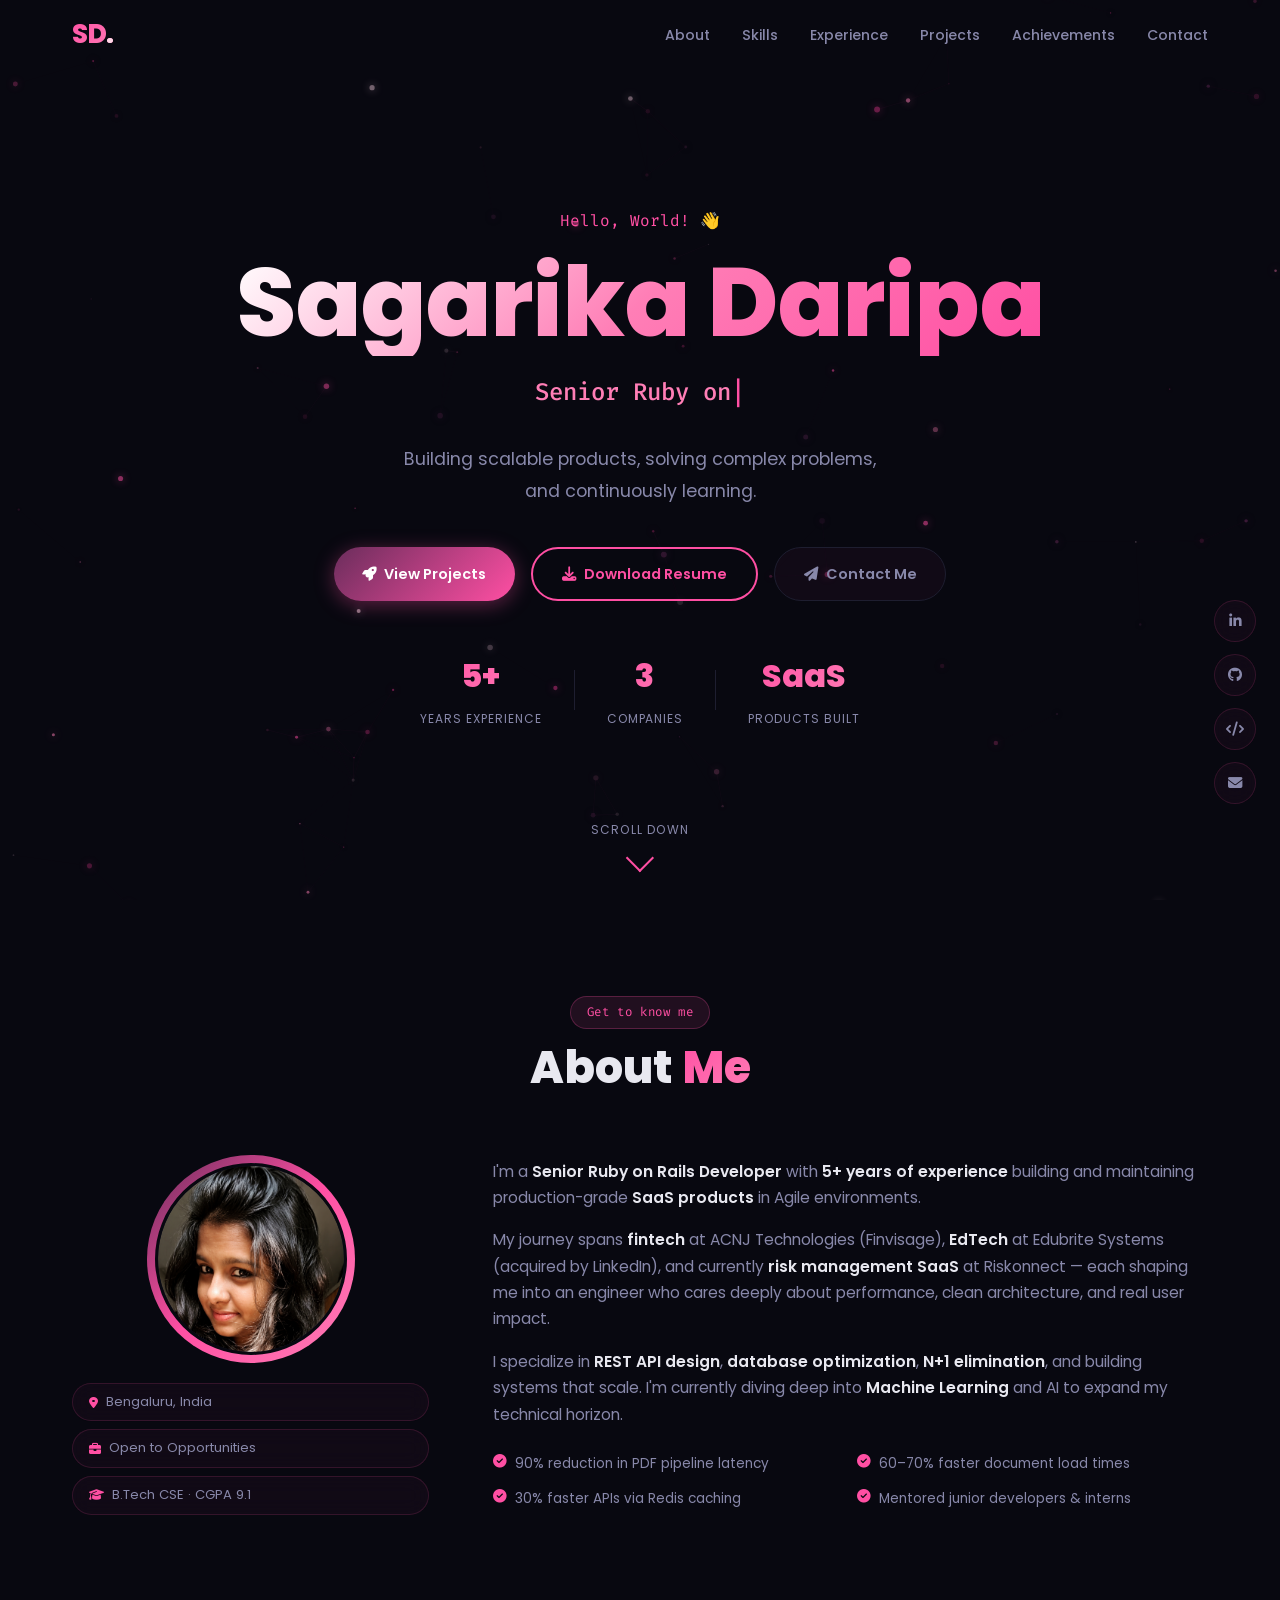
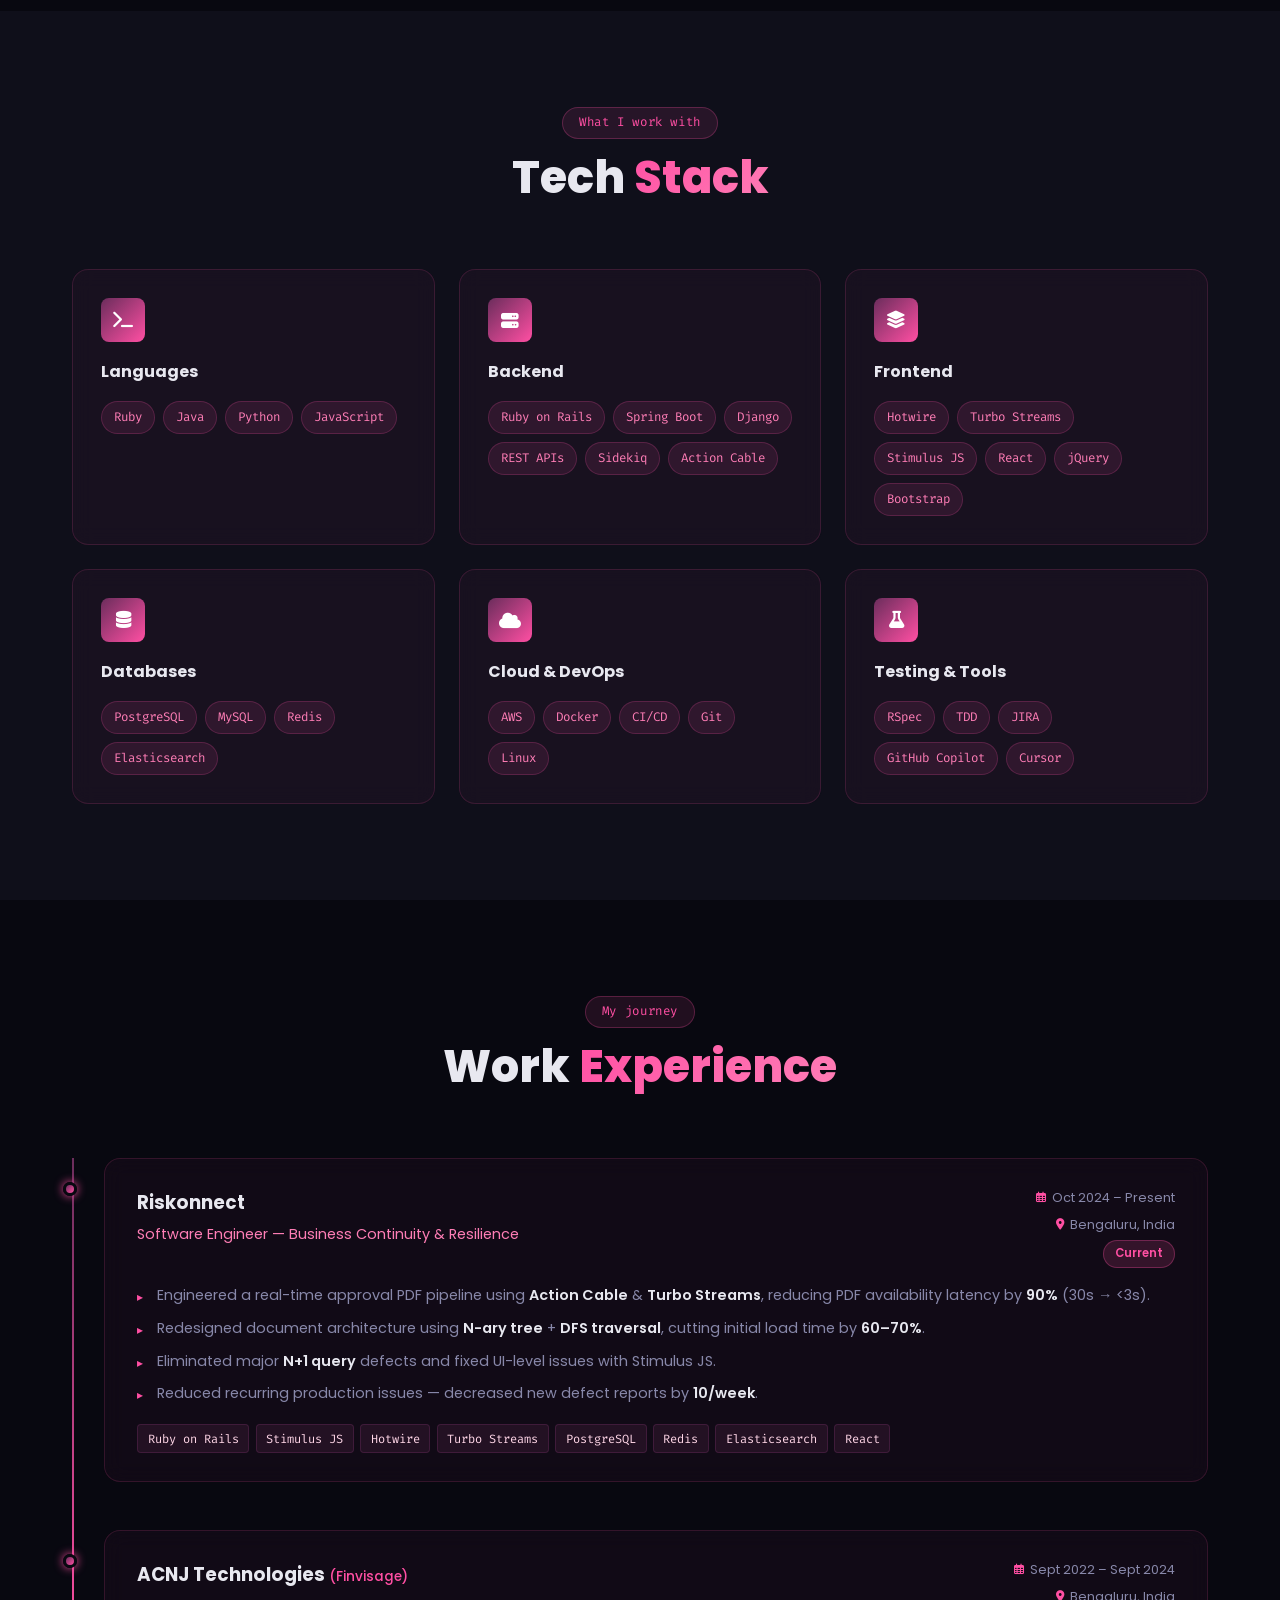
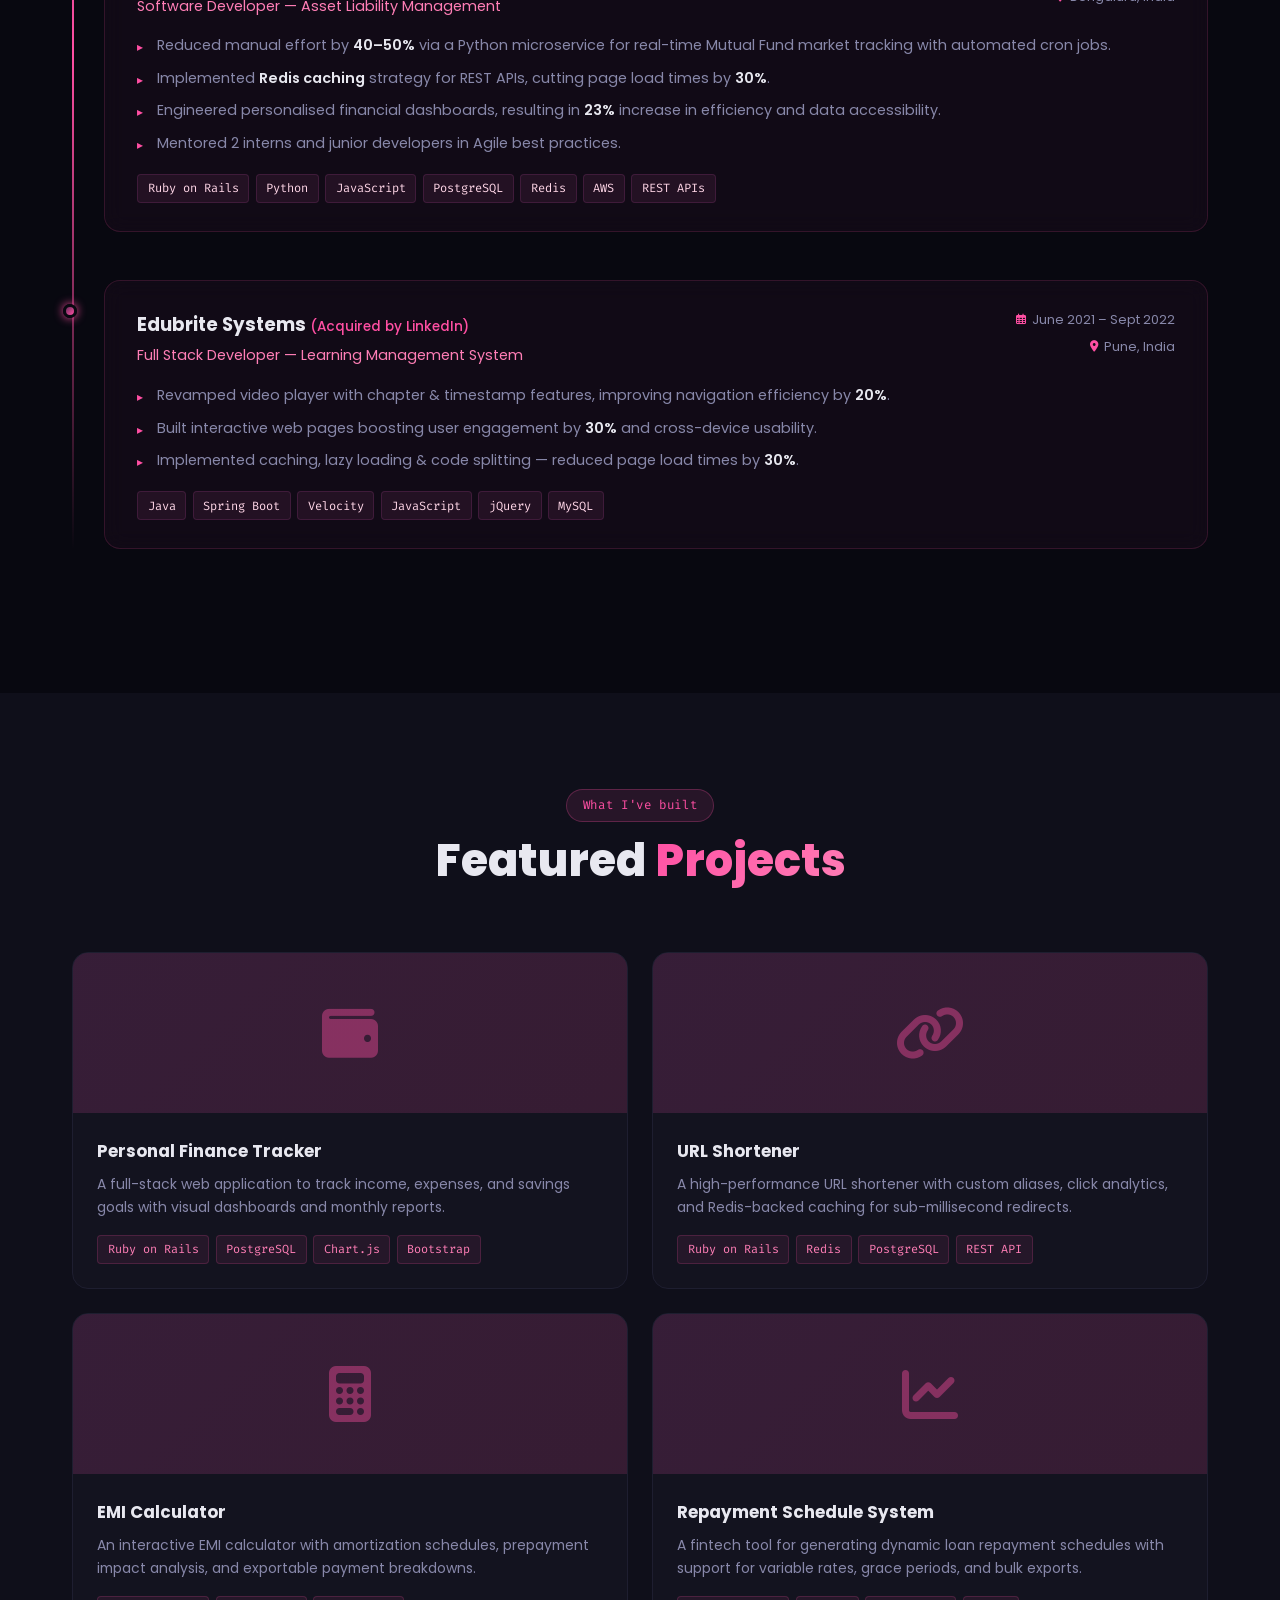
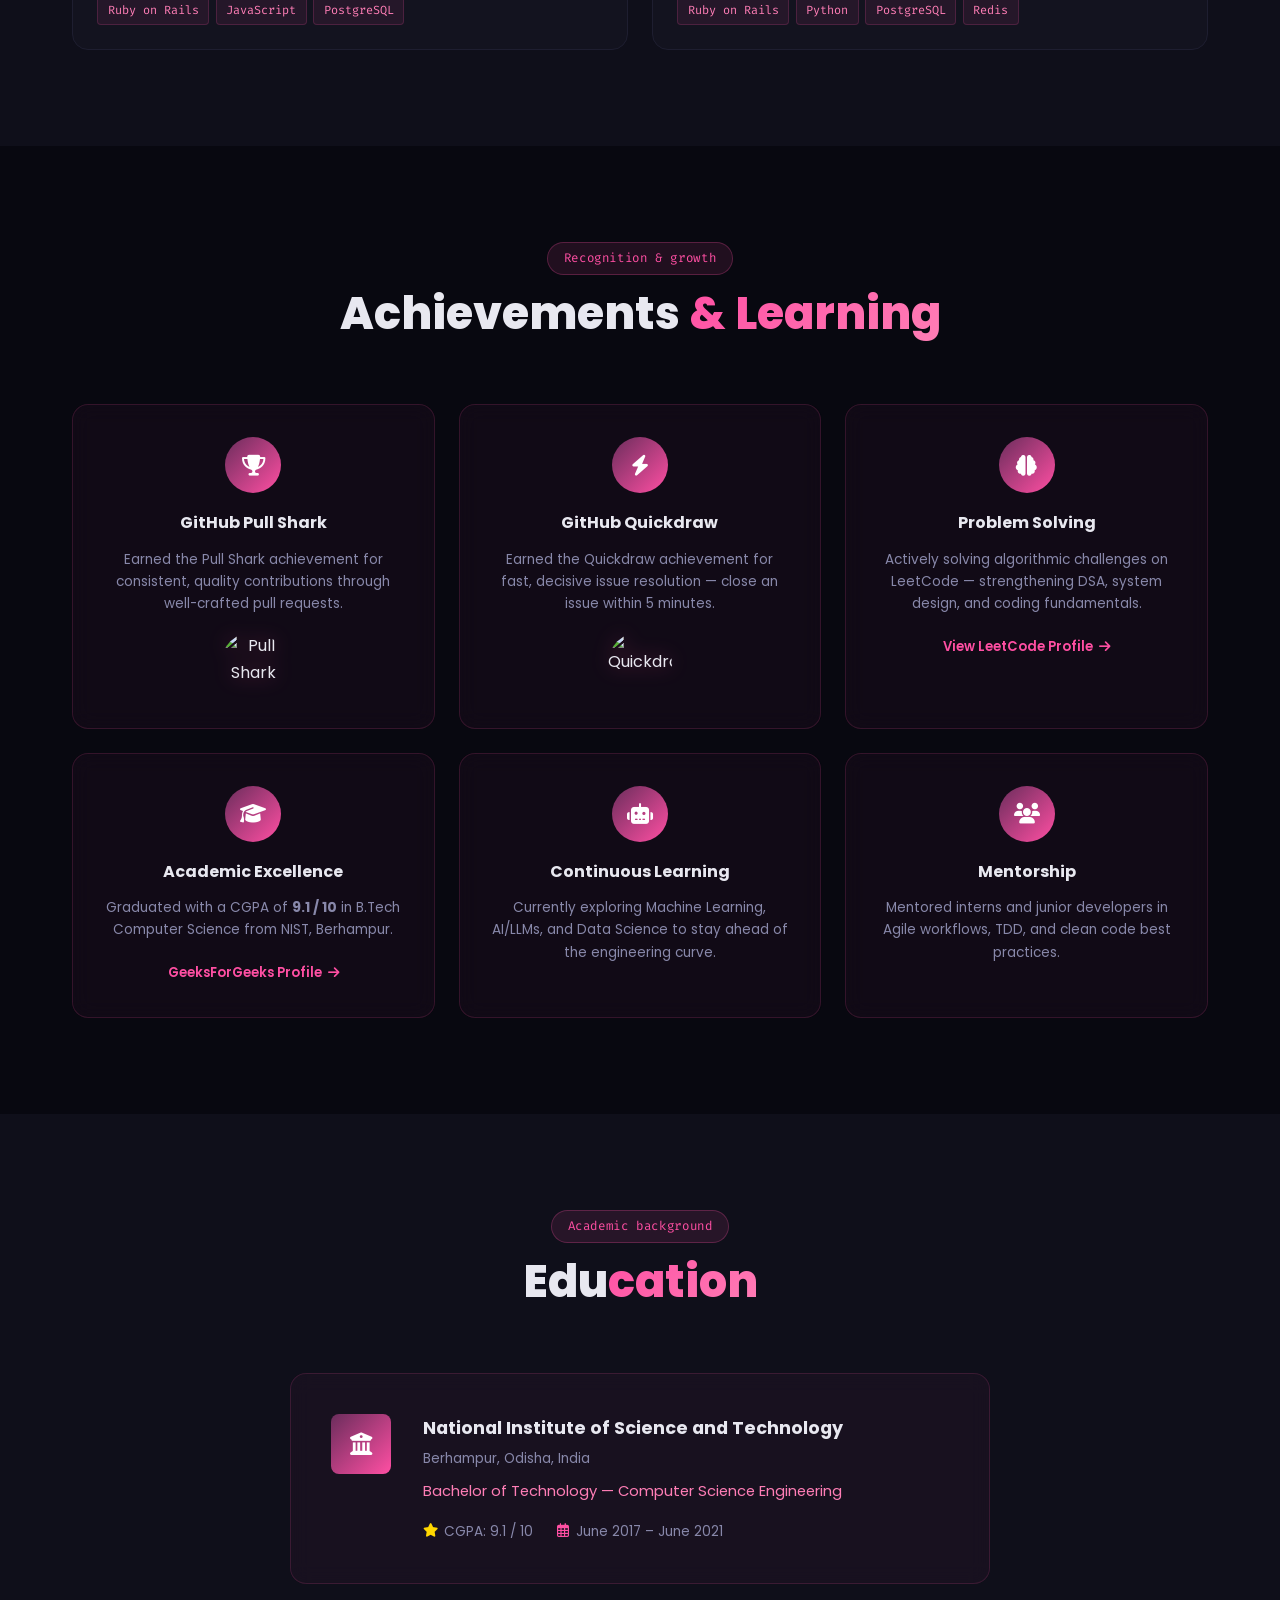
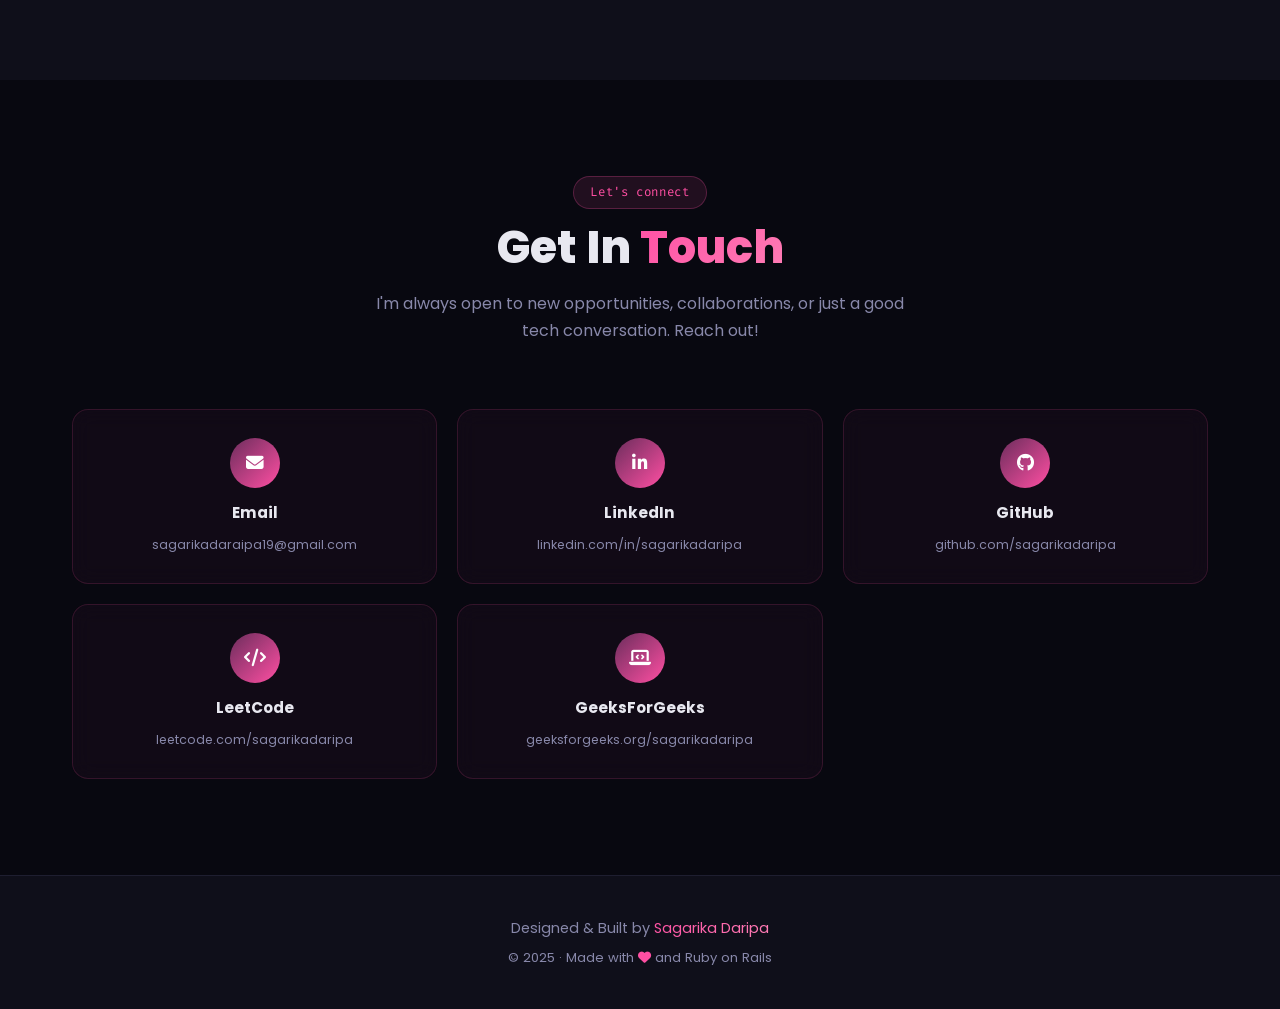
==== commit 4c45e491: "Add profile photo to About section Co-authored-by: Cursor <cursoragent@cursor.com>" ====
--- a/index.html
+++ b/index.html
@@ -90,7 +90,7 @@
           <div class="about-avatar-wrap">
             <div class="avatar-ring"></div>
             <div class="avatar-placeholder">
-              <i class="fas fa-code"></i>
+              <img src="sagarika.png" alt="Sagarika Daripa" class="avatar-photo" />
             </div>
           </div>
           <div class="about-badges">
--- a/styles.css
+++ b/styles.css
@@ -495,12 +495,16 @@
   inset: 4px;
   border-radius: 50%;
   background: var(--dark-card);
-  display: flex;
-  align-items: center;
-  justify-content: center;
-  font-size: 4rem;
-  color: var(--pink);
+  overflow: hidden;
   border: 3px solid var(--dark);
+}
+
+.avatar-photo {
+  width: 100%;
+  height: 100%;
+  object-fit: cover;
+  object-position: center top;
+  border-radius: 50%;
 }
 
 .about-badges {
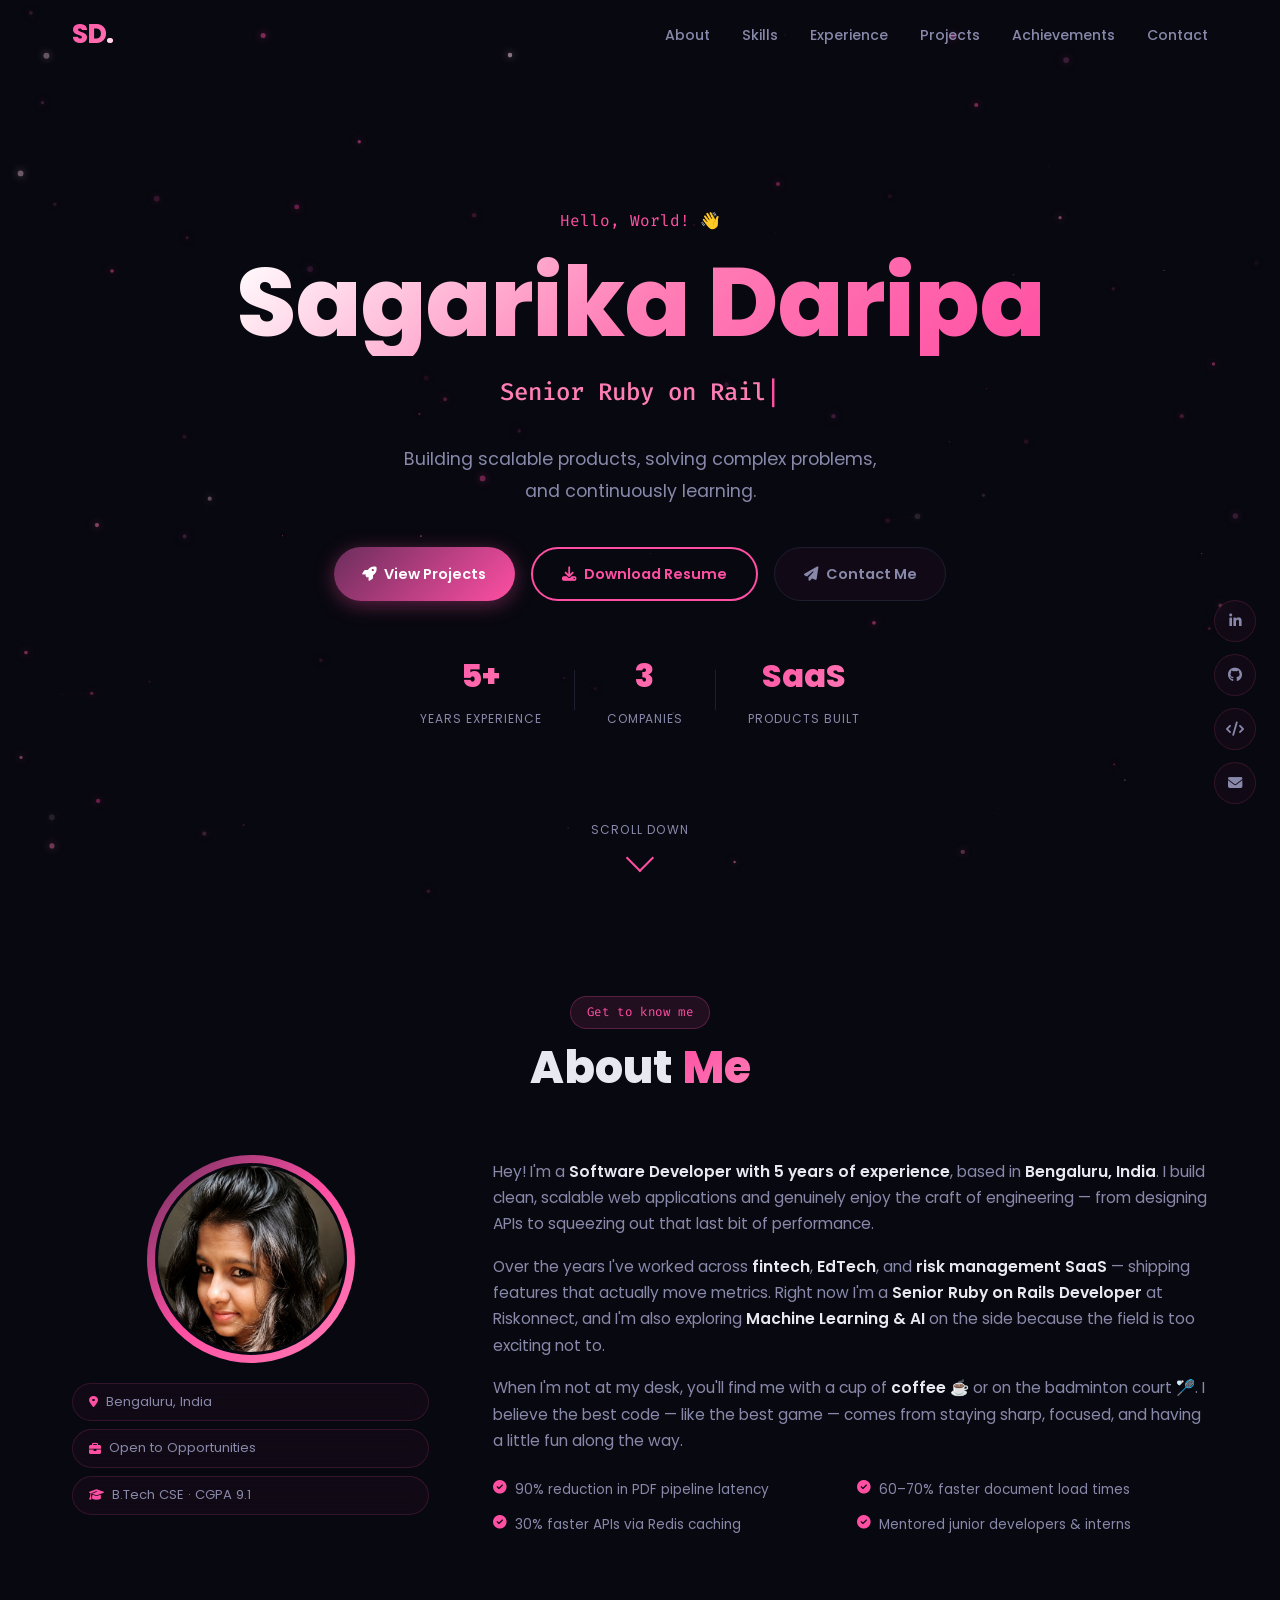
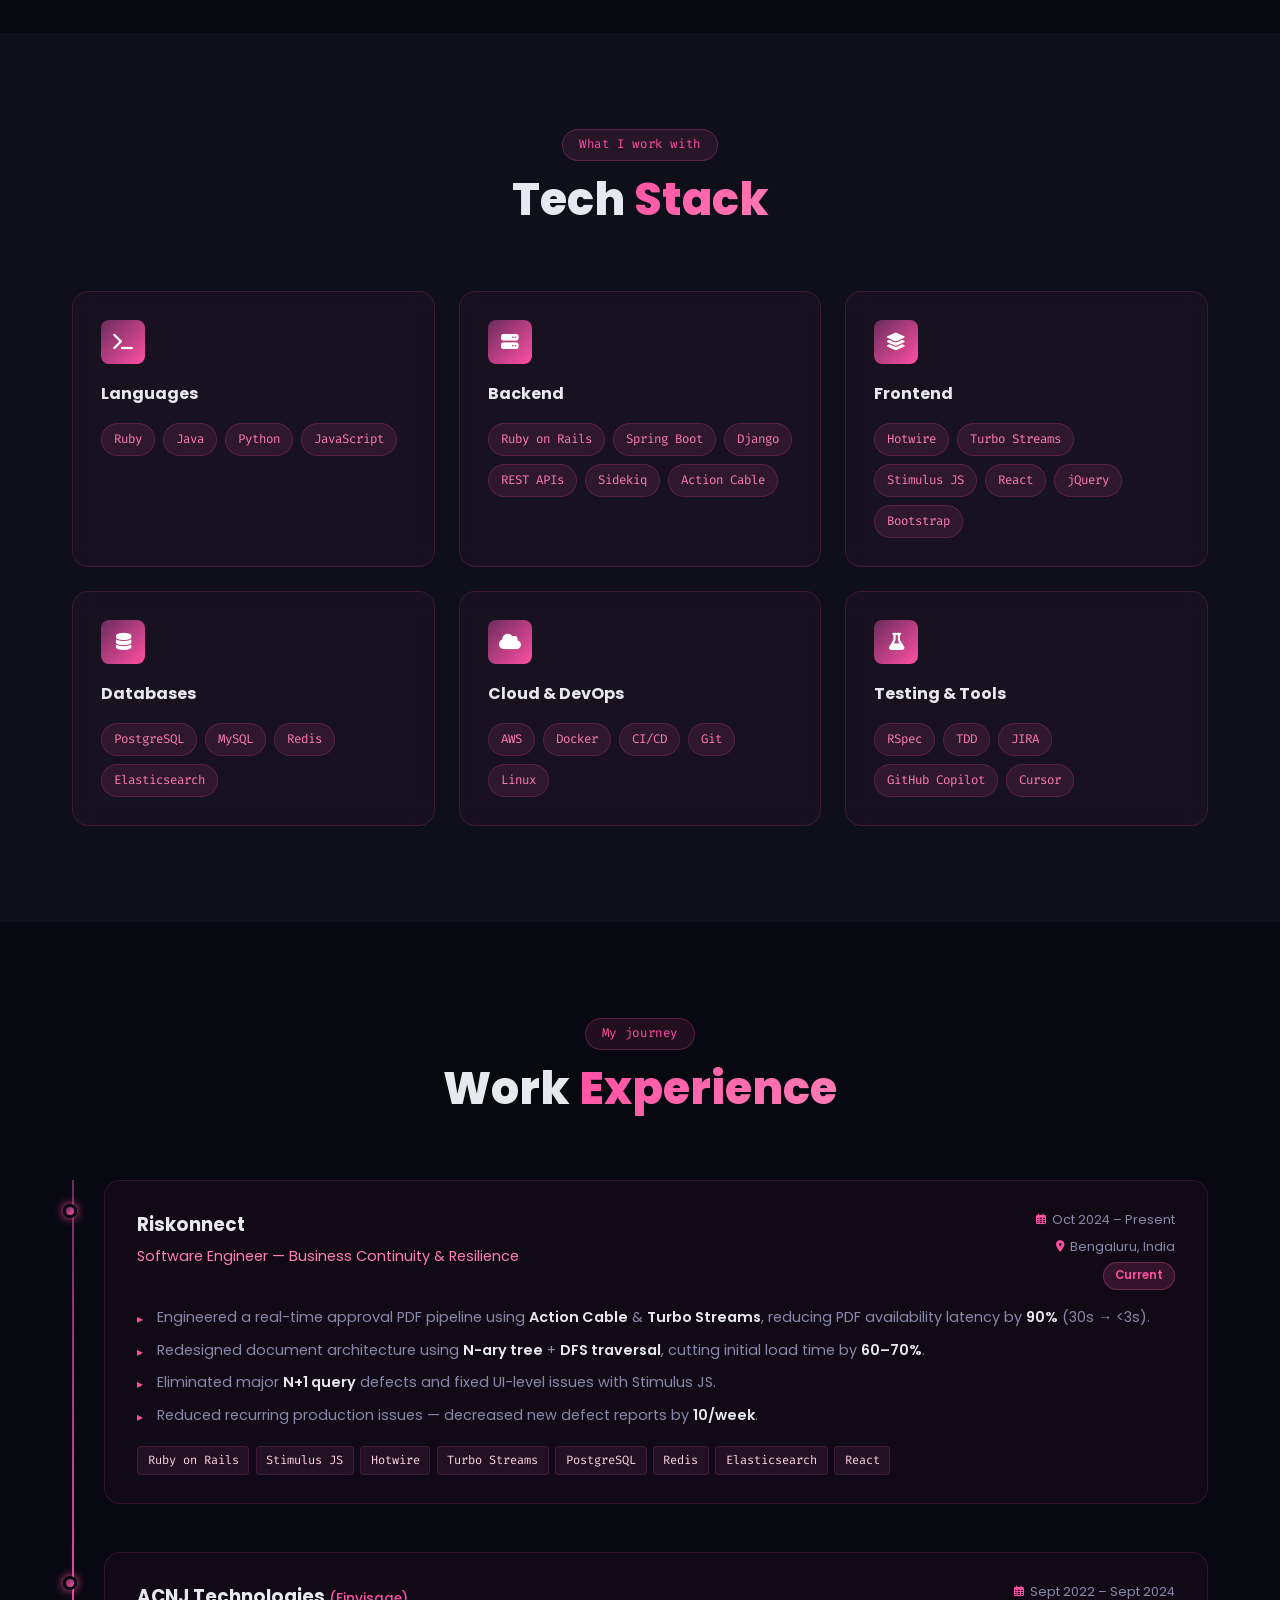
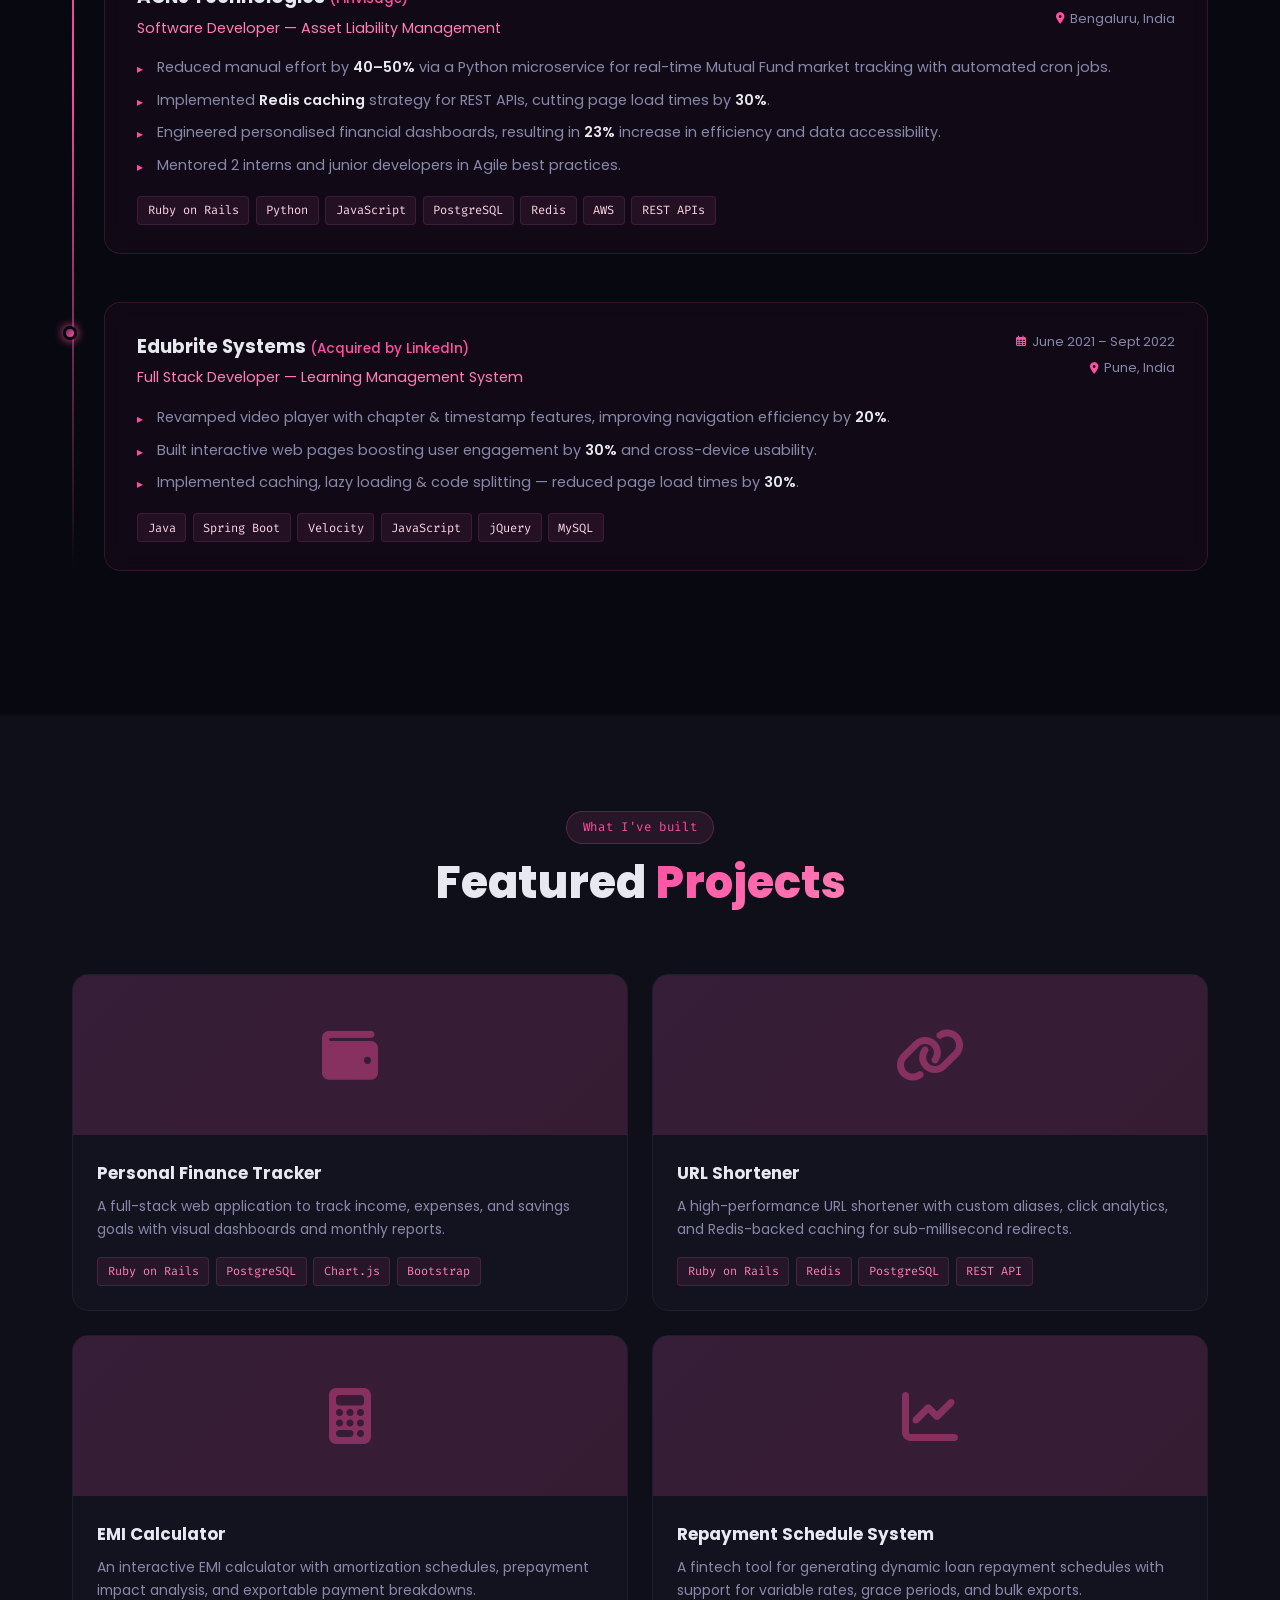
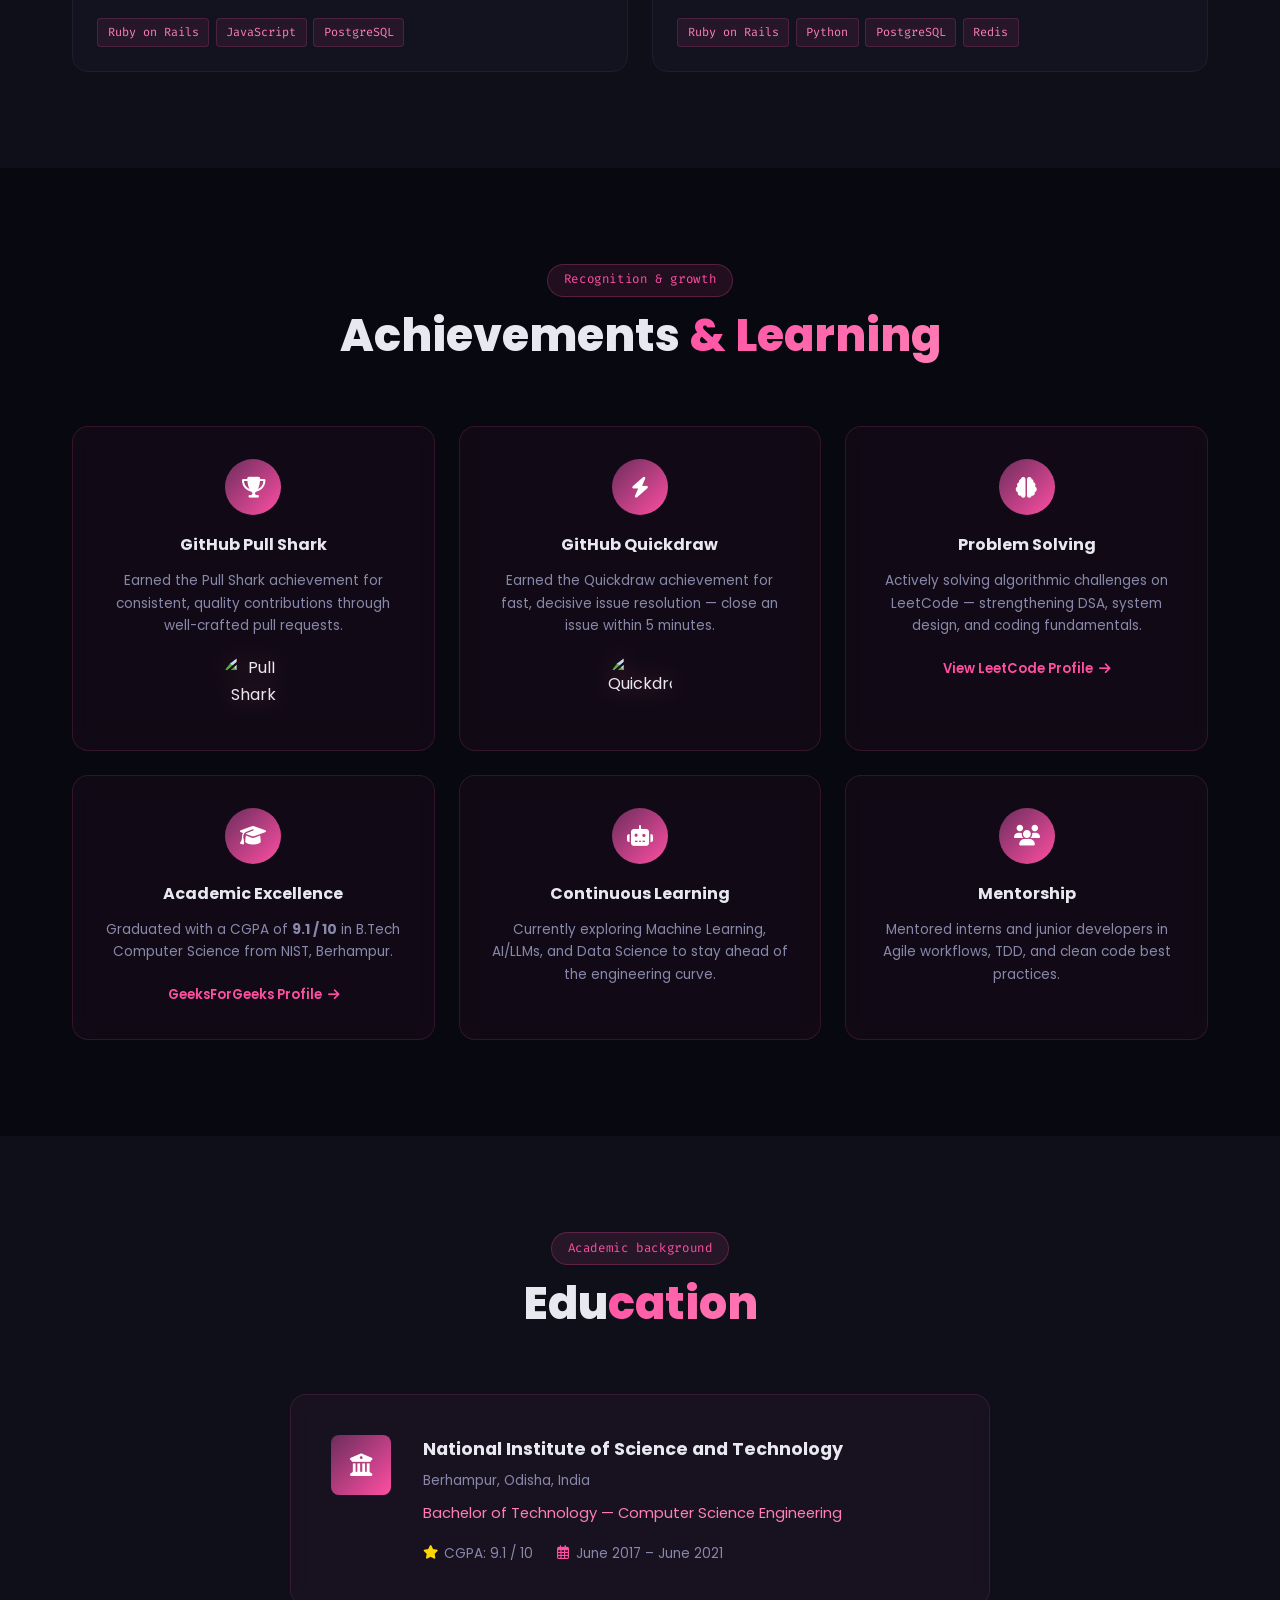
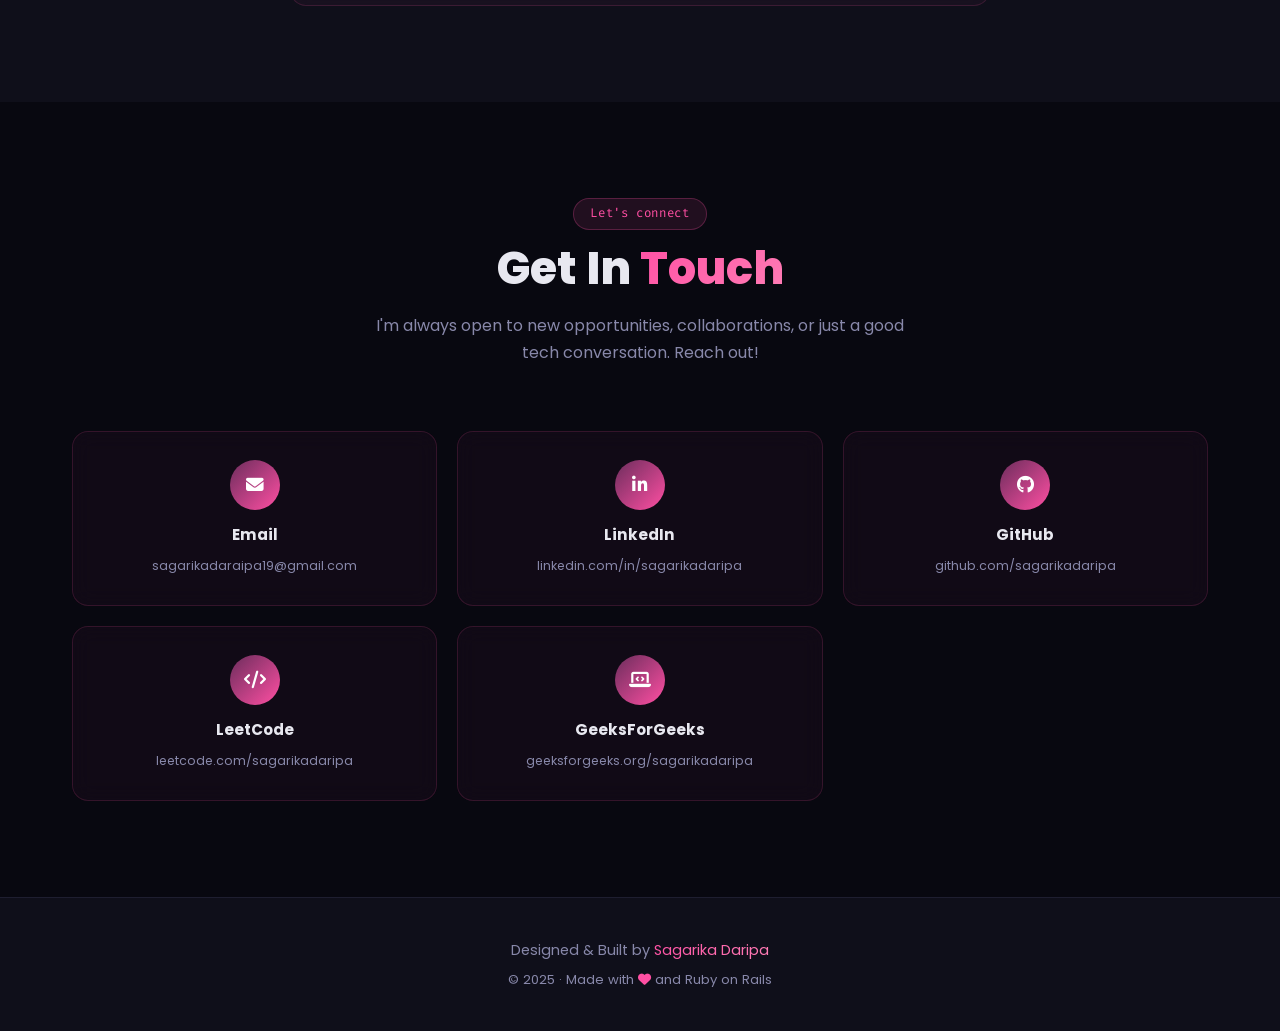
==== commit 69a92d2e: "Update About Me, add PDF resume, fix resume download link Co-authored-by: Cursor <cursoragent@cursor" ====
--- a/index.html
+++ b/index.html
@@ -59,7 +59,7 @@
       <p class="hero-tagline">Building scalable products, solving complex problems,<br>and continuously learning.</p>
       <div class="hero-cta">
         <a href="#projects" class="btn btn-primary"><i class="fas fa-rocket"></i> View Projects</a>
-        <a href="Sagarika_Daripa_Resume_Updated.html" target="_blank" class="btn btn-outline"><i class="fas fa-download"></i> Download Resume</a>
+        <a href="Sagarika_Daripa.pdf" target="_blank" class="btn btn-outline"><i class="fas fa-download"></i> Download Resume</a>
         <a href="#contact" class="btn btn-ghost"><i class="fas fa-paper-plane"></i> Contact Me</a>
       </div>
       <div class="hero-stats">
@@ -101,13 +101,13 @@
         </div>
         <div class="about-text reveal">
           <p>
-            I'm a <strong>Senior Ruby on Rails Developer</strong> with <strong>5+ years of experience</strong> building and maintaining production-grade <strong>SaaS products</strong> in Agile environments.
+            Hey! I'm a <strong>Software Developer with 5 years of experience</strong>, based in <strong>Bengaluru, India</strong>. I build clean, scalable web applications and genuinely enjoy the craft of engineering — from designing APIs to squeezing out that last bit of performance.
           </p>
           <p>
-            My journey spans <strong>fintech</strong> at ACNJ Technologies (Finvisage), <strong>EdTech</strong> at Edubrite Systems (acquired by LinkedIn), and currently <strong>risk management SaaS</strong> at Riskonnect — each shaping me into an engineer who cares deeply about performance, clean architecture, and real user impact.
+            Over the years I've worked across <strong>fintech</strong>, <strong>EdTech</strong>, and <strong>risk management SaaS</strong> — shipping features that actually move metrics. Right now I'm a <strong>Senior Ruby on Rails Developer</strong> at Riskonnect, and I'm also exploring <strong>Machine Learning & AI</strong> on the side because the field is too exciting not to.
           </p>
           <p>
-            I specialize in <strong>REST API design</strong>, <strong>database optimization</strong>, <strong>N+1 elimination</strong>, and building systems that scale. I'm currently diving deep into <strong>Machine Learning</strong> and AI to expand my technical horizon.
+            When I'm not at my desk, you'll find me with a cup of <strong>coffee ☕</strong> or on the badminton court 🏸. I believe the best code — like the best game — comes from staying sharp, focused, and having a little fun along the way.
           </p>
           <div class="about-highlights">
             <div class="highlight-item"><i class="fas fa-check-circle"></i> 90% reduction in PDF pipeline latency</div>
